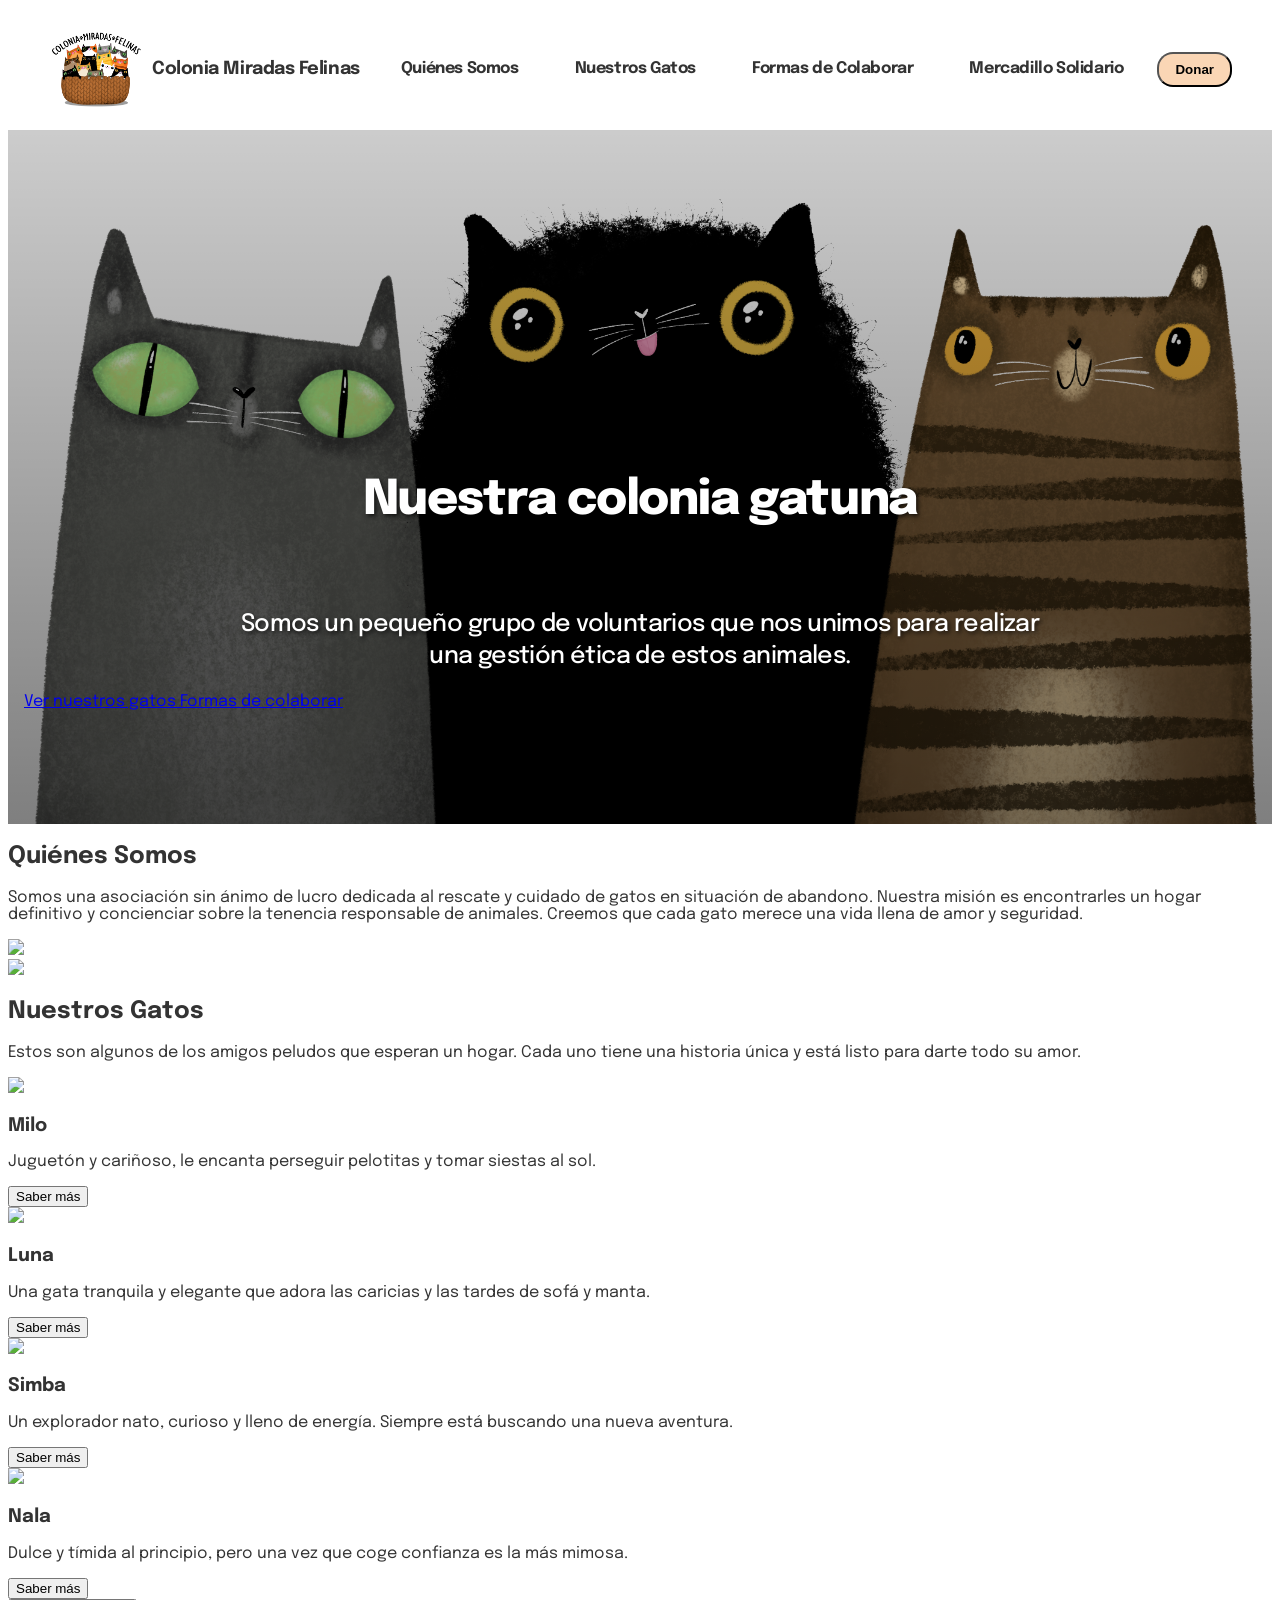
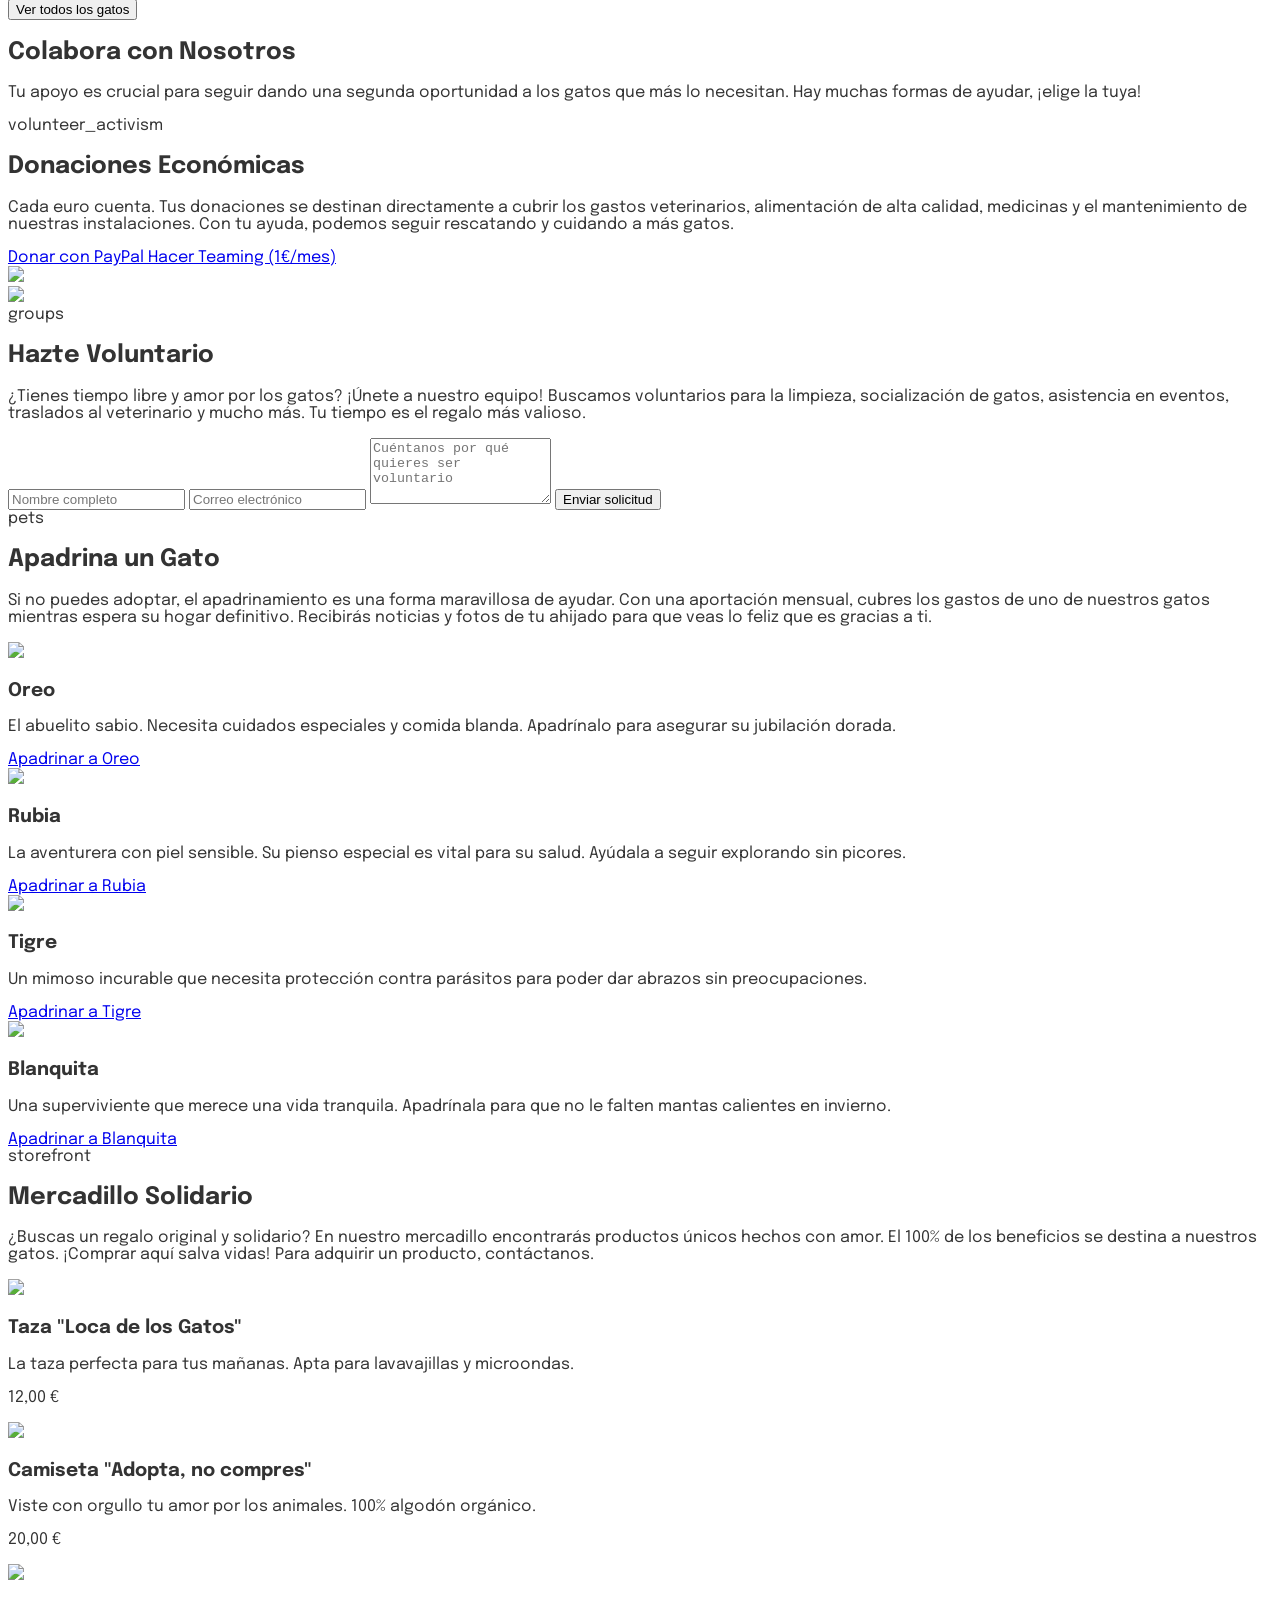
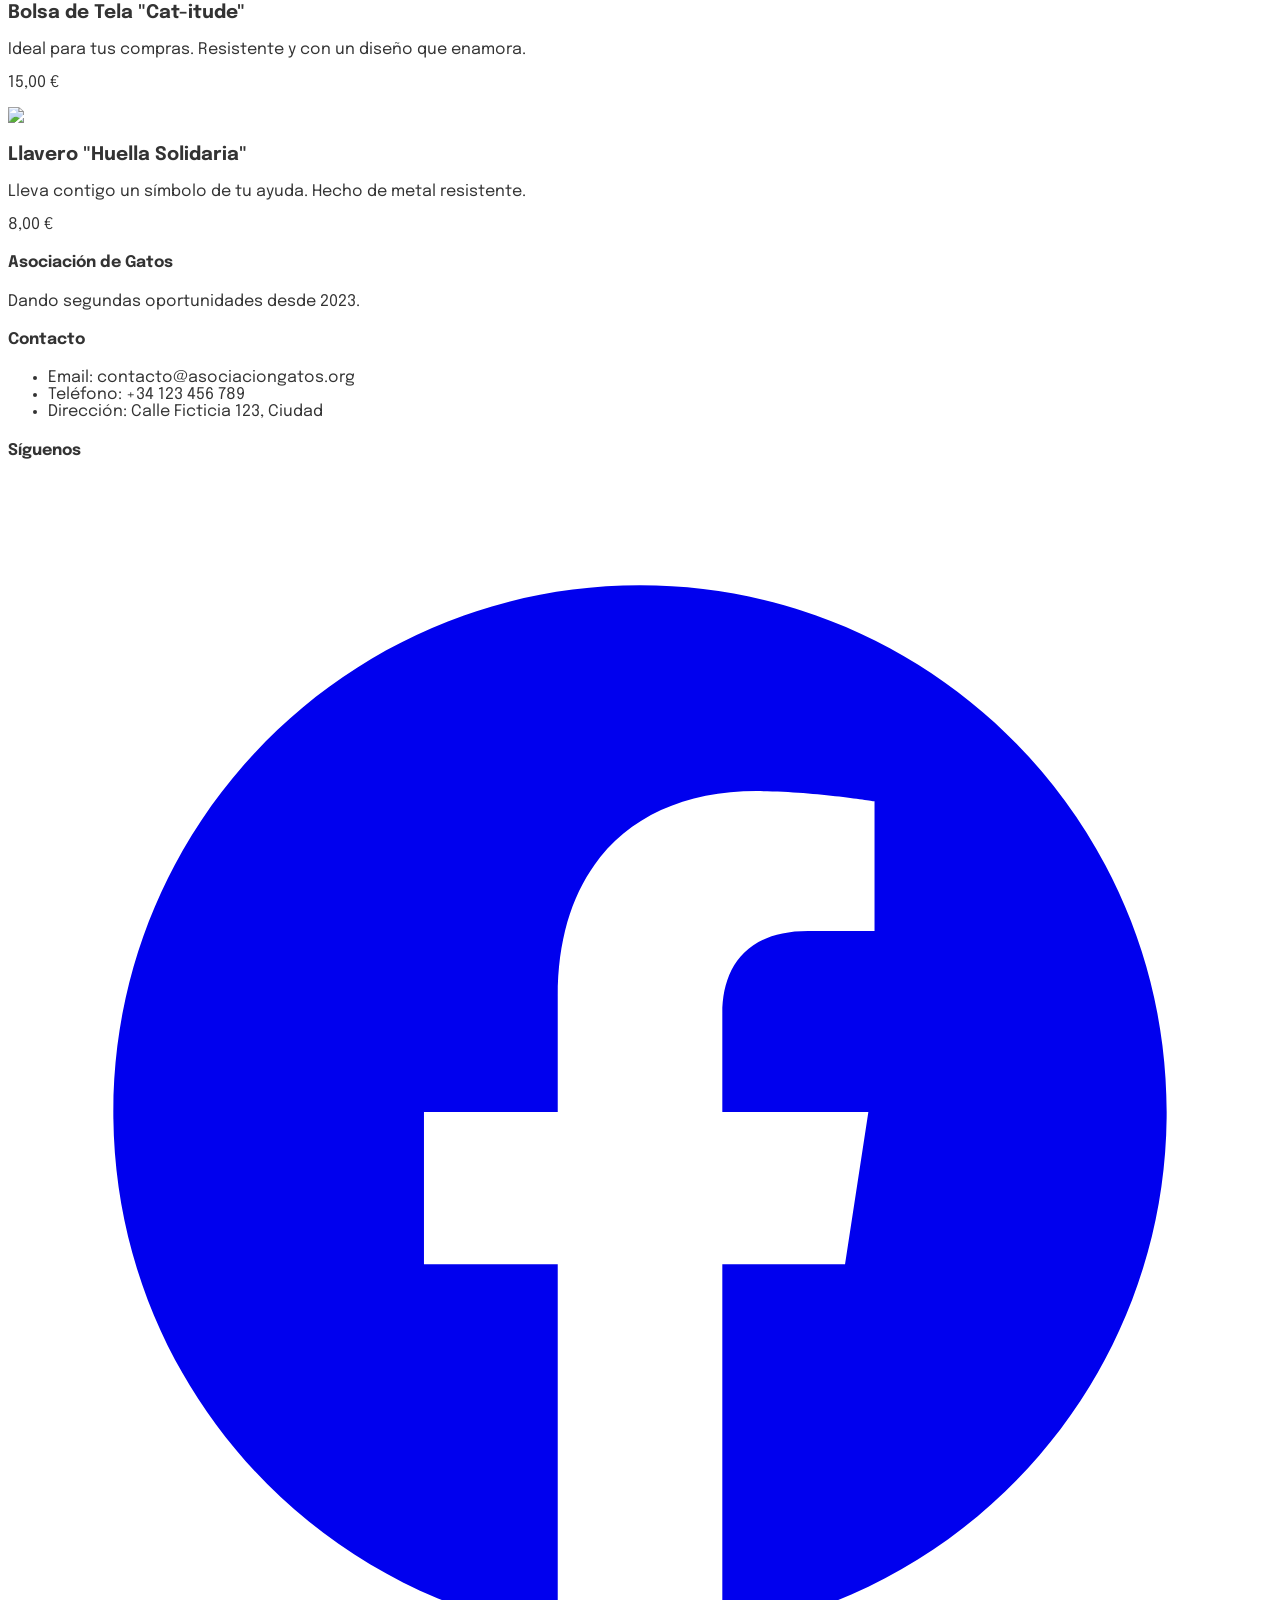
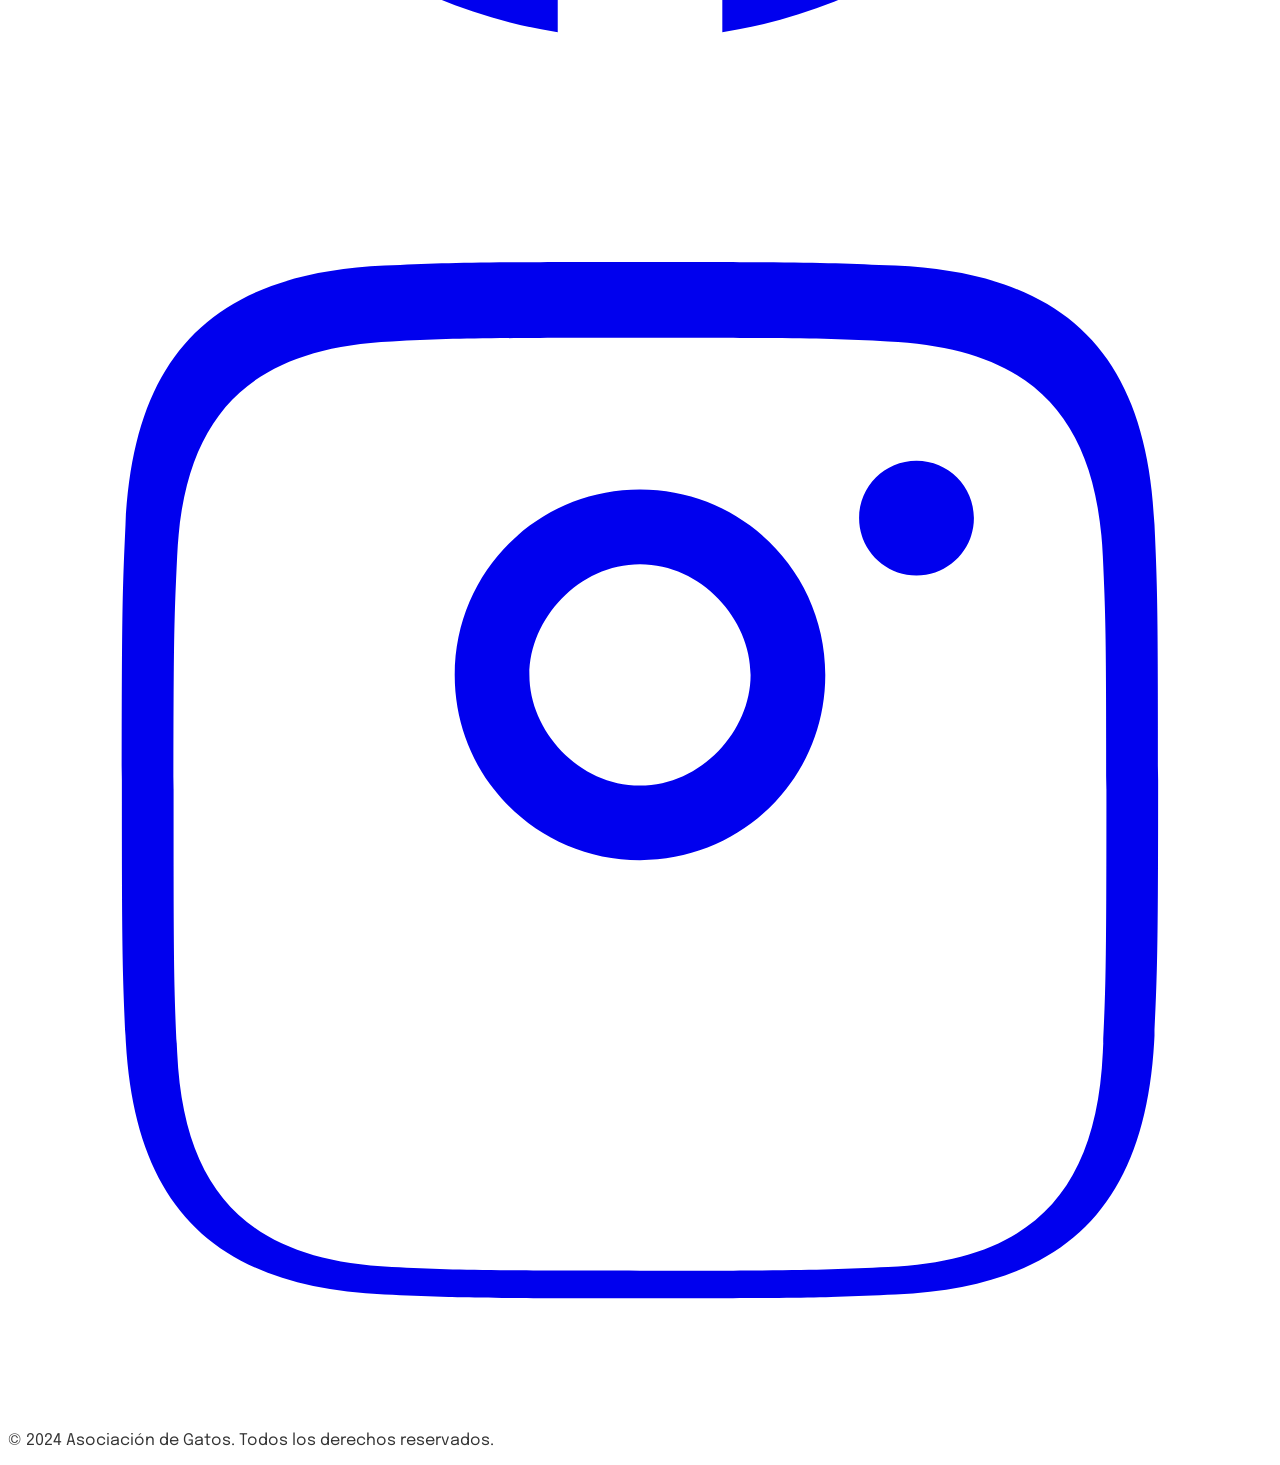
==== index.html @ aab1bb88 "Nuevo diseño  sitio web Colonia Miradas Felinas con menú móvil funcional" ====
<!DOCTYPE html>

<html lang="es">

<head>
    <meta charset="utf-8" />
    <meta content="width=device-width, initial-scale=1.0" name="viewport" />
    <title>Colonia Miradas Felinas - Colabora</title>
    <script src="https://cdn.tailwindcss.com?plugins=forms,container-queries"></script>
    <link href="https://fonts.googleapis.com/css2?family=Epilogue:wght@400;500;600;700;800;900&amp;display=swap"
        rel="stylesheet" />
    <link href="https://fonts.googleapis.com/css2?family=Material+Symbols+Outlined" rel="stylesheet" />
    <link href="style.css" rel="stylesheet" />
</head>

<body>
    <script>
        // Cerrar el menú móvil cuando se hace clic en un enlace
        document.addEventListener('DOMContentLoaded', function() {
            const menuLinks = document.querySelectorAll('.mobile-menu .menu-item a');
            const menuToggle = document.getElementById('menu-toggle');

            menuLinks.forEach(link => {
                link.addEventListener('click', function() {
                    menuToggle.checked = false;
                });
            });
        });
    </script>

    <header>
        <div class="logo">
            <div>
                <img src="/images/CMF gatitos canasta.png">
            </div>
            <h2>Colonia Miradas Felinas</h2>
        </div>
        <nav>
            <a href="#quienes-somos">Quiénes Somos</a>
            <a href="#nuestros-gatos">Nuestros Gatos</a>
            <a href="#colaborar">Formas de Colaborar</a>
            <a href="#mercadillo">Mercadillo Solidario</a>
        </nav>
        <div>
            <button id="donate-button">
                <span>Donar</span>
            </button>
            <label for="menu-toggle" id="hamburger-menu">
                <svg xmlns="http://www.w3.org/2000/svg" width="32" height="32" viewBox="0 0 24 24" fill="currentColor" class="icon icon-tabler icons-tabler-filled icon-tabler-paw"><path stroke="none" d="M0 0h24v24H0z" fill="none"/><path d="M12 10c-1.32 0 -1.983 .421 -2.931 1.924l-.244 .398l-.395 .688a50.89 50.89 0 0 0 -.141 .254c-.24 .434 -.571 .753 -1.139 1.142l-.55 .365c-.94 .627 -1.432 1.118 -1.707 1.955c-.124 .338 -.196 .853 -.193 1.28c0 1.687 1.198 2.994 2.8 2.994l.242 -.006c.119 -.006 .234 -.017 .354 -.034l.248 -.043l.132 -.028l.291 -.073l.162 -.045l.57 -.17l.763 -.243l.455 -.136c.53 -.15 .94 -.222 1.283 -.222c.344 0 .753 .073 1.283 .222l.455 .136l.764 .242l.569 .171l.312 .084c.097 .024 .187 .045 .273 .062l.248 .043c.12 .017 .235 .028 .354 .034l.242 .006c1.602 0 2.8 -1.307 2.8 -3c0 -.427 -.073 -.939 -.207 -1.306c-.236 -.724 -.677 -1.223 -1.48 -1.83l-.257 -.19l-.528 -.38c-.642 -.47 -1.003 -.826 -1.253 -1.278l-.27 -.485l-.252 -.432c-1.011 -1.696 -1.618 -2.099 -3.053 -2.099z" /><path d="M19.78 7h-.03c-1.219 .02 -2.35 1.066 -2.908 2.504c-.69 1.775 -.348 3.72 1.075 4.333c.256 .109 .527 .163 .801 .163c1.231 0 2.38 -1.053 2.943 -2.504c.686 -1.774 .34 -3.72 -1.076 -4.332a2.05 2.05 0 0 0 -.804 -.164z" /><path d="M9.025 3c-.112 0 -.185 .002 -.27 .015l-.093 .016c-1.532 .206 -2.397 1.989 -2.108 3.855c.272 1.725 1.462 3.114 2.92 3.114l.187 -.005a1.26 1.26 0 0 0 .084 -.01l.092 -.016c1.533 -.206 2.397 -1.989 2.108 -3.855c-.27 -1.727 -1.46 -3.114 -2.92 -3.114z" /><path d="M14.972 3c-1.459 0 -2.647 1.388 -2.916 3.113c-.29 1.867 .574 3.65 2.174 3.867c.103 .013 .2 .02 .296 .02c1.39 0 2.543 -1.265 2.877 -2.883l.041 -.23c.29 -1.867 -.574 -3.65 -2.174 -3.867a2.154 2.154 0 0 0 -.298 -.02z" /><path d="M4.217 7c-.274 0 -.544 .054 -.797 .161c-1.426 .615 -1.767 2.562 -1.078 4.335c.563 1.451 1.71 2.504 2.941 2.504c.274 0 .544 -.054 .797 -.161c1.426 -.615 1.767 -2.562 1.078 -4.335c-.563 -1.451 -1.71 -2.504 -2.941 -2.504z" /></svg>
            </label>
        </div>
    </header>
    <input type="checkbox" id="menu-toggle" class="menu-checkbox">
    <div class="mobile-menu">
        <nav>
            <label for="menu-toggle" class="close-menu" aria-label="Cerrar menú">✕</label>
            <label for="menu-toggle" class="menu-item">
                <a href="#quienes-somos">Quiénes Somos</a>
            </label>
            <label for="menu-toggle" class="menu-item">
                <a href="#nuestros-gatos">Nuestros Gatos</a>
            </label>
            <label for="menu-toggle" class="menu-item">
                <a href="#colaborar">Formas de Colaborar</a>
            </label>
            <label for="menu-toggle" class="menu-item">
                <a href="#mercadillo">Mercadillo Solidario</a>
            </label>
        </nav>
    </div>
    <main>
        <!-- Hero Section -->
        <section id="hero">
            <div>
                <h1>Nuestra colonia gatuna</h1>
                <h2>Somos un pequeño grupo de voluntarios que nos unimos para realizar una gestión ética de
                    estos animales.
                </h2>
            </div>
            <div>
                <a href="#nuestros-gatos">
                    <span>Ver nuestros gatos</span>
                </a>
                <a href="#colaborar">
                    <span>Formas de colaborar</span>
                </a>
            </div>
        </section>
        <!-- Quienes Somos -->
        <section id="quienes-somos">
            <div>
                <div>
                    <h2>Quiénes Somos</h2>
                    <p>Somos una asociación sin ánimo de lucro dedicada al rescate y cuidado de gatos en
                        situación
                        de abandono.
                        Nuestra misión es encontrarles un hogar definitivo y concienciar sobre la tenencia
                        responsable de
                        animales. Creemos que cada gato merece una vida llena de amor y seguridad.</p>
                    <img data-alt="Una voluntaria sonriendo mientras acaricia a un gato en un refugio de animales."
                        src="https://lh3.googleusercontent.com/aida-public/[base64]" />
                </div>
                <div>
                    <img data-alt="Un gato de color jengibre sentado cómodamente en un sofá."
                        src="https://lh3.googleusercontent.com/aida-public/[base64]" />
                </div>
            </div>
        </section>
        <!-- Nuestros Gatos -->
        <section id="nuestros-gatos">
            <div>
                <div>
                    <h2>Nuestros Gatos</h2>
                    <p>Estos son algunos de los amigos peludos que esperan un hogar. Cada uno tiene una historia
                        única y está
                        listo para darte todo su amor.</p>
                </div>
                <div>
                    <!-- Cat Card 1 -->
                    <div>
                        <img data-alt="Retrato de un hermoso gato siamés con ojos azules intensos."
                            src="https://lh3.googleusercontent.com/aida-public/[base64]" />
                        <div>
                            <h3>Milo</h3>
                            <p>Juguetón y cariñoso, le encanta perseguir pelotitas y tomar siestas al sol.</p>
                            <button>
                                <span>Saber más</span>
                            </button>
                        </div>
                    </div>
                    <!-- Cat Card 2 -->
                    <div>
                        <img data-alt="Un gato negro de pelo corto sentado elegantemente con un fondo desenfocado."
                            src="https://lh3.googleusercontent.com/aida-public/[base64]" />
                        <div>
                            <h3>Luna</h3>
                            <p>Una gata tranquila y elegante que adora las caricias y las tardes de sofá y
                                manta.
                            </p>
                            <button>
                                <span>Saber más</span>
                            </button>
                        </div>
                    </div>
                    <!-- Cat Card 3 -->
                    <div>
                        <img data-alt="Un gatito atigrado asomando la cabeza con curiosidad desde detrás de una manta."
                            src="https://lh3.googleusercontent.com/aida-public/[base64]" />
                        <div>
                            <h3>Simba</h3>
                            <p>Un explorador nato, curioso y lleno de energía. Siempre está buscando una nueva
                                aventura.</p>
                            <button>
                                <span>Saber más</span>
                            </button>
                        </div>
                    </div>
                    <!-- Cat Card 4 -->
                    <div>
                        <img data-alt="Un gato blanco y gris de pelo largo durmiendo plácidamente en una cesta."
                            src="https://lh3.googleusercontent.com/aida-public/[base64]" />
                        <div>
                            <h3>Nala</h3>
                            <p>Dulce y tímida al principio, pero una vez que coge confianza es la más mimosa.
                            </p>
                            <button>
                                <span>Saber más</span>
                            </button>
                        </div>
                    </div>
                </div>
                <div>
                    <button>
                        <span>Ver todos los gatos</span>
                    </button>
                </div>
            </div>
        </section>
        <!-- Colabora Section -->
        <section>
            <div>
                <h1>Colabora con Nosotros</h1>
                <p>Tu apoyo es crucial para seguir dando una segunda oportunidad a los gatos que más lo necesitan. Hay
                    muchas formas de ayudar, ¡elige la tuya!</p>
            </div>
        </section>
        <section id="donaciones">
            <div>
                <div>
                    <span>volunteer_activism</span>
                    <h2>Donaciones Económicas</h2>
                    <p>Cada euro cuenta. Tus donaciones se destinan directamente a cubrir los gastos veterinarios,
                        alimentación
                        de alta calidad, medicinas y el mantenimiento de nuestras instalaciones. Con tu ayuda, podemos
                        seguir
                        rescatando y cuidando a más gatos.</p>
                    <div>
                        <a href="#">
                            <span>Donar con PayPal</span>
                        </a>
                        <a href="#">
                            <span>Hacer Teaming (1€/mes)</span>
                        </a>
                    </div>
                </div>
                <div>
                    <img data-alt="Un primer plano de una mano humana poniendo monedas en una hucha con forma de gato."
                        src="https://lh3.googleusercontent.com/aida-public/[base64]" />
                </div>
            </div>
        </section>
        <section id="voluntariado">
            <div>
                <div>
                    <img data-alt="Un grupo de voluntarios sonrientes limpiando y jugando con gatos en el refugio."
                        src="https://lh3.googleusercontent.com/aida-public/[base64]" />
                </div>
                <div>
                    <span>groups</span>
                    <h2>Hazte Voluntario</h2>
                    <p>¿Tienes tiempo libre y amor por los gatos? ¡Únete a nuestro equipo! Buscamos voluntarios para la
                        limpieza, socialización de gatos, asistencia en eventos, traslados al veterinario y mucho más.
                        Tu
                        tiempo
                        es el regalo más valioso.</p>
                    <form>
                        <input placeholder="Nombre completo" type="text" />
                        <input placeholder="Correo electrónico" type="email" />
                        <textarea placeholder="Cuéntanos por qué quieres ser voluntario" rows="4"></textarea>
                        <button>
                            <span>Enviar solicitud</span>
                        </button>
                    </form>
                </div>
            </div>
        </section>
        <section id="apadrinamiento">
            <div>
                <div>
                    <span>pets</span>
                    <h2>Apadrina un Gato</h2>
                    <p>Si no puedes adoptar, el apadrinamiento es una forma maravillosa de ayudar. Con una aportación
                        mensual,
                        cubres los gastos de uno de nuestros gatos mientras espera su hogar definitivo. Recibirás
                        noticias y
                        fotos de tu ahijado para que veas lo feliz que es gracias a ti.</p>
                </div>
                <div>
                    <div>
                        <img data-alt="Retrato de un hermoso gato siamés con ojos azules intensos."
                            src="https://lh3.googleusercontent.com/aida-public/[base64]" />
                        <div>
                            <h3>Oreo</h3>
                            <p>El abuelito sabio. Necesita cuidados especiales y comida blanda. Apadrínalo para asegurar
                                su
                                jubilación dorada.</p>
                            <a href="#">
                                <span>Apadrinar a Oreo</span>
                            </a>
                        </div>
                    </div>
                    <div>
                        <img data-alt="Un gato negro de pelo corto sentado elegantemente con un fondo desenfocado."
                            src="https://lh3.googleusercontent.com/aida-public/[base64]" />
                        <div>
                            <h3>Rubia</h3>
                            <p>La aventurera con piel sensible. Su pienso especial es vital para su salud. Ayúdala a
                                seguir
                                explorando sin picores.</p>
                            <a href="#">
                                <span>Apadrinar a Rubia</span>
                            </a>
                        </div>
                    </div>
                    <div>
                        <img data-alt="Un gatito atigrado asomando la cabeza con curiosidad desde detrás de una manta."
                            src="https://lh3.googleusercontent.com/aida-public/[base64]" />
                        <div>
                            <h3>Tigre</h3>
                            <p>Un mimoso incurable que necesita protección contra parásitos para poder dar abrazos sin
                                preocupaciones.</p>
                            <a href="#">
                                <span>Apadrinar a Tigre</span>
                            </a>
                        </div>
                    </div>
                    <div>
                        <img data-alt="Un gato blanco y gris de pelo largo durmiendo plácidamente en una cesta."
                            src="https://lh3.googleusercontent.com/aida-public/[base64]" />
                        <div>
                            <h3>Blanquita</h3>
                            <p>Una superviviente que merece una vida tranquila. Apadrínala para que no le falten mantas
                                calientes en invierno.</p>
                            <a href="#">
                                <span>Apadrinar a Blanquita</span>
                            </a>
                        </div>
                    </div>
                </div>
            </div>
        </section>
        <section id="mercadillo">
            <div>
                <div>
                    <span>storefront</span>
                    <h2>Mercadillo Solidario</h2>
                    <p>¿Buscas un regalo original y solidario? En nuestro mercadillo encontrarás productos únicos hechos
                        con
                        amor. El 100% de los beneficios se destina a nuestros gatos. ¡Comprar aquí salva vidas! Para
                        adquirir un
                        producto, contáctanos.</p>
                </div>
                <div>
                    <div>
                        <img data-alt="Una taza de cerámica blanca con el logo de la asociación de gatos."
                            src="https://lh3.googleusercontent.com/aida-public/[base64]" />
                        <div>
                            <h3>Taza "Loca de los Gatos"</h3>
                            <p>La taza perfecta para tus mañanas. Apta para lavavajillas y microondas.</p>
                            <p>12,00 €</p>
                        </div>
                    </div>
                    <div>
                        <img data-alt="Una camiseta de algodón blanca con una ilustración de un gato."
                            src="https://lh3.googleusercontent.com/aida-public/[base64]" />
                        <div>
                            <h3>Camiseta "Adopta, no compres"</h3>
                            <p>Viste con orgullo tu amor por los animales. 100% algodón orgánico.</p>
                            <p>20,00 €</p>
                        </div>
                    </div>
                    <div>
                        <img data-alt="Una bolsa de tela con un estampado de varias siluetas de gatos."
                            src="https://lh3.googleusercontent.com/aida-public/[base64]" />
                        <div>
                            <h3>Bolsa de Tela "Cat-itude"</h3>
                            <p>Ideal para tus compras. Resistente y con un diseño que enamora.</p>
                            <p>15,00 €</p>
                        </div>
                    </div>
                    <div>
                        <img data-alt="Un llavero de metal con la forma de una huella de gato."
                            src="https://lh3.googleusercontent.com/aida-public/[base64]" />
                        <div>
                            <h3>Llavero "Huella Solidaria"</h3>
                            <p>Lleva contigo un símbolo de tu ayuda. Hecho de metal resistente.</p>
                            <p>8,00 €</p>
                        </div>
                    </div>
                </div>
            </div>
        </section>
    </main>
    <footer>
        <div>
            <div>
                <h4>Asociación de Gatos</h4>
                <p>Dando segundas oportunidades desde 2023.</p>
            </div>
            <div>
                <h4>Contacto</h4>
                <ul>
                    <li>Email: contacto@asociaciongatos.org</li>
                    <li>Teléfono: +34 123 456 789</li>
                    <li>Dirección: Calle Ficticia 123, Ciudad</li>
                </ul>
            </div>
            <div>
                <h4>Síguenos</h4>
                <div>
                    <a href="#">
                        <svg aria-hidden="true" fill="currentColor" viewBox="0 0 24 24">
                            <path clip-rule="evenodd"
                                d="M22 12c0-5.523-4.477-10-10-10S2 6.477 2 12c0 4.991 3.657 9.128 8.438 9.878v-6.987h-2.54V12h2.54V9.797c0-2.506 1.492-3.89 3.777-3.89 1.094 0 2.238.195 2.238.195v2.46h-1.26c-1.243 0-1.63.771-1.63 1.562V12h2.773l-.443 2.89h-2.33v6.988C18.343 21.128 22 16.991 22 12z"
                                fill-rule="evenodd"></path>
                        </svg>
                    </a>
                    <a href="#">
                        <svg aria-hidden="true" fill="currentColor" viewBox="0 0 24 24">
                            <path
                                d="M12 2.163c3.204 0 3.584.012 4.85.07 3.252.148 4.771 1.691 4.919 4.919.058 1.265.069 1.645.069 4.85s-.011 3.584-.069 4.85c-.149 3.225-1.664 4.771-4.919 4.919-1.266.058-1.644.07-4.85.07s-3.584-.012-4.85-.07c-3.252-.148-4.771-1.691-4.919-4.919-.058-1.265-.069-1.645-.069-4.85s.011-3.584.069-4.85c.149-3.225 1.664-4.771 4.919-4.919C8.416 2.175 8.796 2.163 12 2.163zm0 1.441c-3.116 0-3.485.01-4.71.068-2.69.123-3.955 1.39-4.078 4.078-.058 1.225-.068 1.595-.068 4.71s.01 3.485.068 4.71c.123 2.689 1.388 3.955 4.078 4.078 1.225.058 1.595.068 4.71.068s3.485-.01 4.71-.068c2.689-.123 3.955-1.388 4.078-4.078.058-1.225.068-1.595.068-4.71s-.01-3.485-.068-4.71c-.123-2.689-1.388-3.955-4.078-4.078-1.225-.058-1.595-.068-4.71-.068zm0 2.882c-1.95 0-3.518 1.567-3.518 3.518s1.567 3.518 3.518 3.518 3.518-1.567 3.518-3.518-1.567-3.518-3.518-3.518zm0 5.618c-1.166 0-2.1-1.043-2.1-2.1s.934-2.1 2.1-2.1 2.1 1.043 2.1 2.1-.934 2.1-2.1 2.1zm5.25-6.167c-.604 0-1.09.486-1.09 1.09s.486 1.09 1.09 1.09 1.09-.486 1.09-1.09-.486-1.09-1.09-1.09z">
                            </path>
                        </svg>
                    </a>
                </div>
            </div>
        </div>
        <div>
            <p>© 2024 Asociación de Gatos. Todos los derechos reservados.</p>
        </div>
    </footer>
</body>

</html>
---- style.css ----
header {
    position: sticky;
    top: 0;
    z-index: 150;
    background-color: rgb(255 255 255 / 0.8);
    backdrop-filter: blur(8px);
    padding: 1rem;
    display: flex;
    align-items: center;

    @media (min-width: 1024px) {
        & {
            padding-left: 5rem;
            padding-right: 5rem;
        }
    }

    @media (min-width: 768px) {
        & {
            padding-left: 2.5rem;
            padding-right: 2.5rem;
        }
    }

    img{
        width: 6rem;
    }
    
    h2 {
        font-size: 1.125rem;
        line-height: 1.75rem;
        font-weight: 700;
        letter-spacing: -0.025em;
    }

    .logo{
        display: flex;
        align-items: center;
        gap: 0.5rem;
    }

    nav{
        margin: 0 auto;
        font-weight: bold;
        font-size:1rem;
        line-height: 1.25rem;
        letter-spacing: -0.025em;
        gap: 2rem;
        align-items: center;
        box-sizing: border-box;
        border-width: 0;
        border-style: solid;
        display: none;
        @media (min-width: 768px) {
            & {
                display: flex;
            }
        }
    
        a{
            margin-left: 1.5rem;
            text-decoration: none;
            color: rgb(51 51 51 / var(--tw-text-opacity, 1));
        }
        a:hover{
            color: rgb(250, 214, 181);
            transition: color 0.2s ease;
        }
        
    }

    > div:last-child {
        margin-left: auto;
        display: flex;
        align-items: center;
        gap: 1rem;
    }

    #hamburger-menu{
        padding: 0.5rem;
        cursor: pointer;
        display: flex;
        align-items: center;
        justify-content: center;
        transition: opacity 0.2s ease;

        &:hover {
            opacity: 0.7;
        }

        @media (min-width: 768px) {
            & {
                display: none;
            }
        }
    }
    
    #donate-button{
        background-color: rgb(250, 214, 181);
        padding: 0.5rem 1rem;
        border-radius: 1rem;
        text-decoration: none;
        font-weight: 600;
        display: none;

        @media (min-width: 768px) {
            & {
                display: inline-block;
            }
        }
    }
}

body{
    background-color: rgb(255 255 255 / var(--tw-bg-opacity, 1));
    color: rgb(51 51 51 / var(--tw-text-opacity, 1));
    font-family: Epilogue, sans-serif;
}

html {
    scroll-behavior: smooth;
    scroll-padding-top: 120px;
}

#menu-toggle {
    position: absolute;
    width: 1px;
    height: 1px;
    padding: 0;
    margin: -1px;
    overflow: hidden;
    clip: rect(0, 0, 0, 0);
    white-space: nowrap;
    border: 0;
}

.mobile-menu {
    position: fixed;
    top: 0;
    left: 0;
    right: 0;
    bottom: 0;
    width: 100%;
    height: 100vh;
    background-color: rgb(255 255 255 / 0.98);
    padding: 5rem 2rem 2rem;
    transform: translateX(-100%);
    transition: transform 0.3s ease-in-out, visibility 0s linear 0.3s;
    visibility: hidden;
    z-index: 200;
    overflow-y: auto;
}

#menu-toggle:checked ~ .mobile-menu {
    transform: translateX(0);
    visibility: visible;
    transition: transform 0.3s ease-in-out, visibility 0s linear 0s;
}

.mobile-menu nav {
    display: flex;
    flex-direction: column;
    gap: 2rem;
    text-align: center;
}

.mobile-menu .menu-item {
    display: block;
    padding: 1rem;
    cursor: pointer;
    font-weight: bold;
    font-size: 1.25rem;
    text-align: center;
    border-radius: 0.5rem;
    transition: all 0.2s ease;
}

.mobile-menu .menu-item a {
    display: inline-block;
    text-decoration: none;
    color: rgb(51 51 51);
    width: 100%;
}

.mobile-menu .menu-item:hover {
    background-color: rgb(250, 214, 181, 0.2);
}

.mobile-menu .menu-item:hover a {
    color: rgb(250, 214, 181);
}

.close-menu {
    position: absolute;
    top: 1.5rem;
    right: 1.5rem;
    font-size: 2.5rem;
    cursor: pointer;
    padding: 0.5rem 1rem;
    font-weight: bold;
    line-height: 1;
    transition: all 0.2s ease;
    border-radius: 0.5rem;
}

.close-menu:hover {
    background-color: rgb(250, 214, 181, 0.3);
    transform: rotate(90deg);
}

@media (min-width: 768px) {
    .mobile-menu {
        display: none;
    }
}

#hero{
    flex: 1 1 0%;
    background-image: linear-gradient(rgba(0, 0, 0, 0.2) 0%, rgba(0, 0, 0, 0.5) 100%), url(/images/colonia-miradas-felinas-3gatos.png);
    background-size: cover;
    background-position: top;
    background-repeat: no-repeat;
    min-height: 30vh;
    display: flex;
    flex-direction: column;
    justify-content: center;
    padding: 2rem 1rem;


    > div:first-child {
        display: flex;
        flex-direction: column;
        margin-top: 12rem;
        align-items: center;
        gap: 1.5rem;
    }
    
    @media (min-width: 400px) {
        & {
            min-height: 60vh;
        }
    }

    @media (min-width: 768px) {
        & {
            min-height: 70vh;
        }
    }
    > div:first-child h1 {
        color: white;
        font-size: 2.25rem;
        line-height: 2.5rem;
        font-weight: 800;
        text-shadow: 2px 2px 4px rgba(0, 0, 0, 0.7);
        text-shadow: 2px 2px 4px rgba(0, 0, 0, 0.7);
        letter-spacing: -0.025em;
        text-align: center;

        @media (min-width: 768px) {
            & {
                font-size: 3rem;
                line-height: 1;
            }
        }
    }
    > div:first-child h2 {
        color: white;
        font-size: 1.125rem;
        line-height: 1.75rem;
        font-weight: 500;
        letter-spacing: -0.025em;
        text-shadow: 2px 2px 4px rgba(0, 0, 0, 0.7);
        text-align: center;
        max-width: 800px;

        @media (min-width: 768px) {
            & {
                font-size: 1.5rem;
                line-height: 2rem;
            }
        }
    }

}
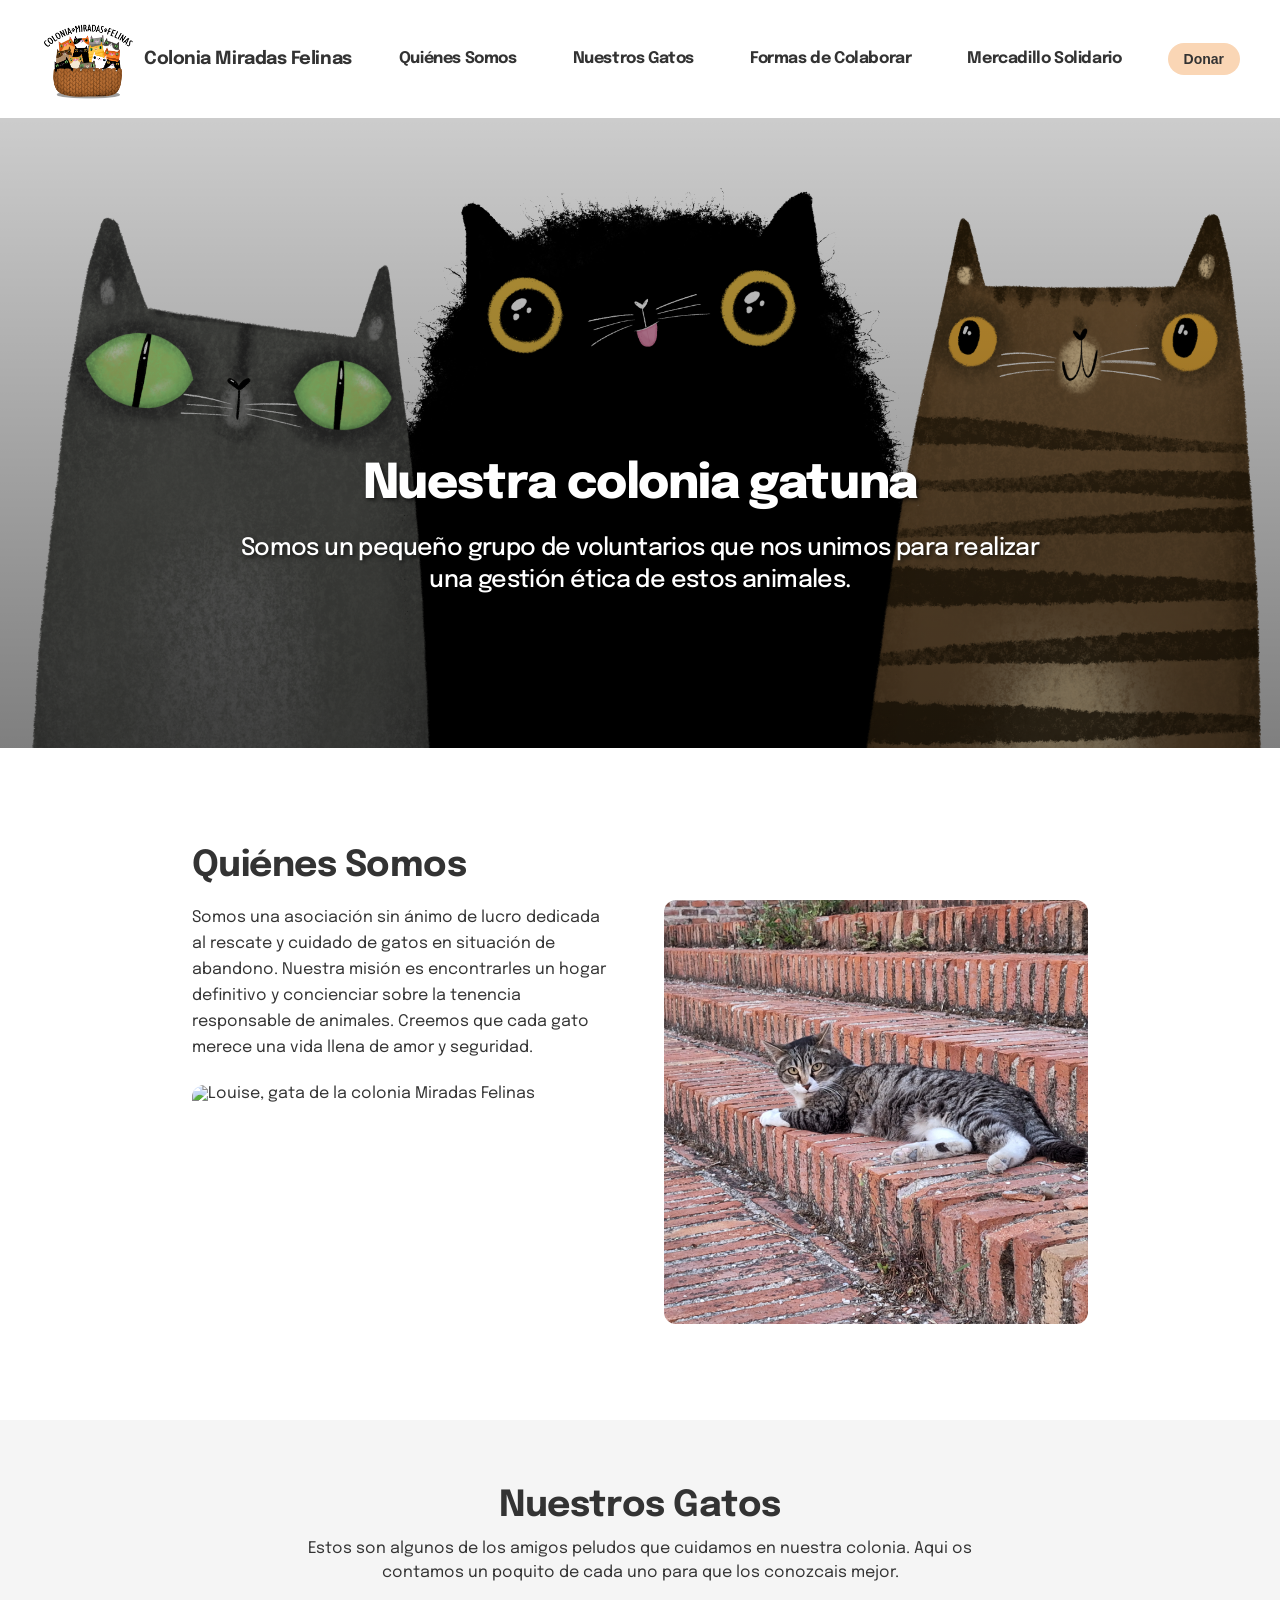
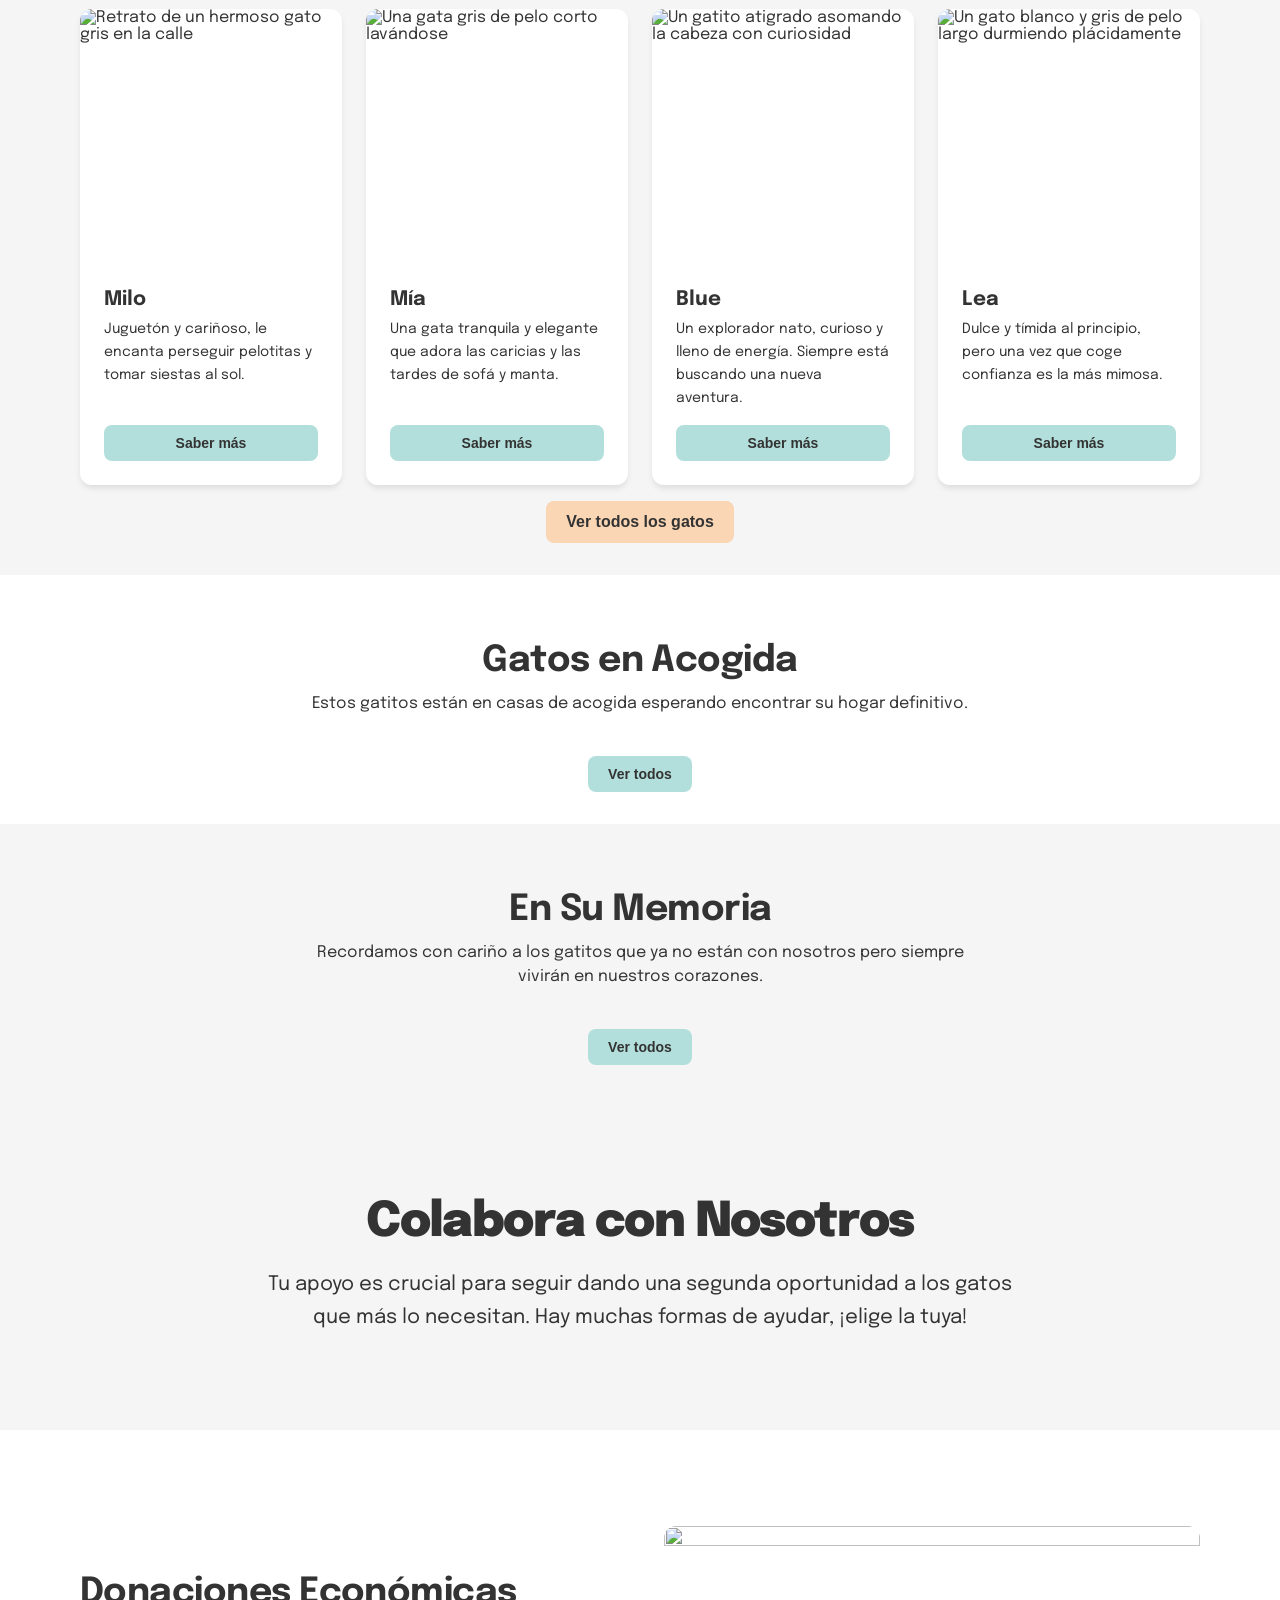
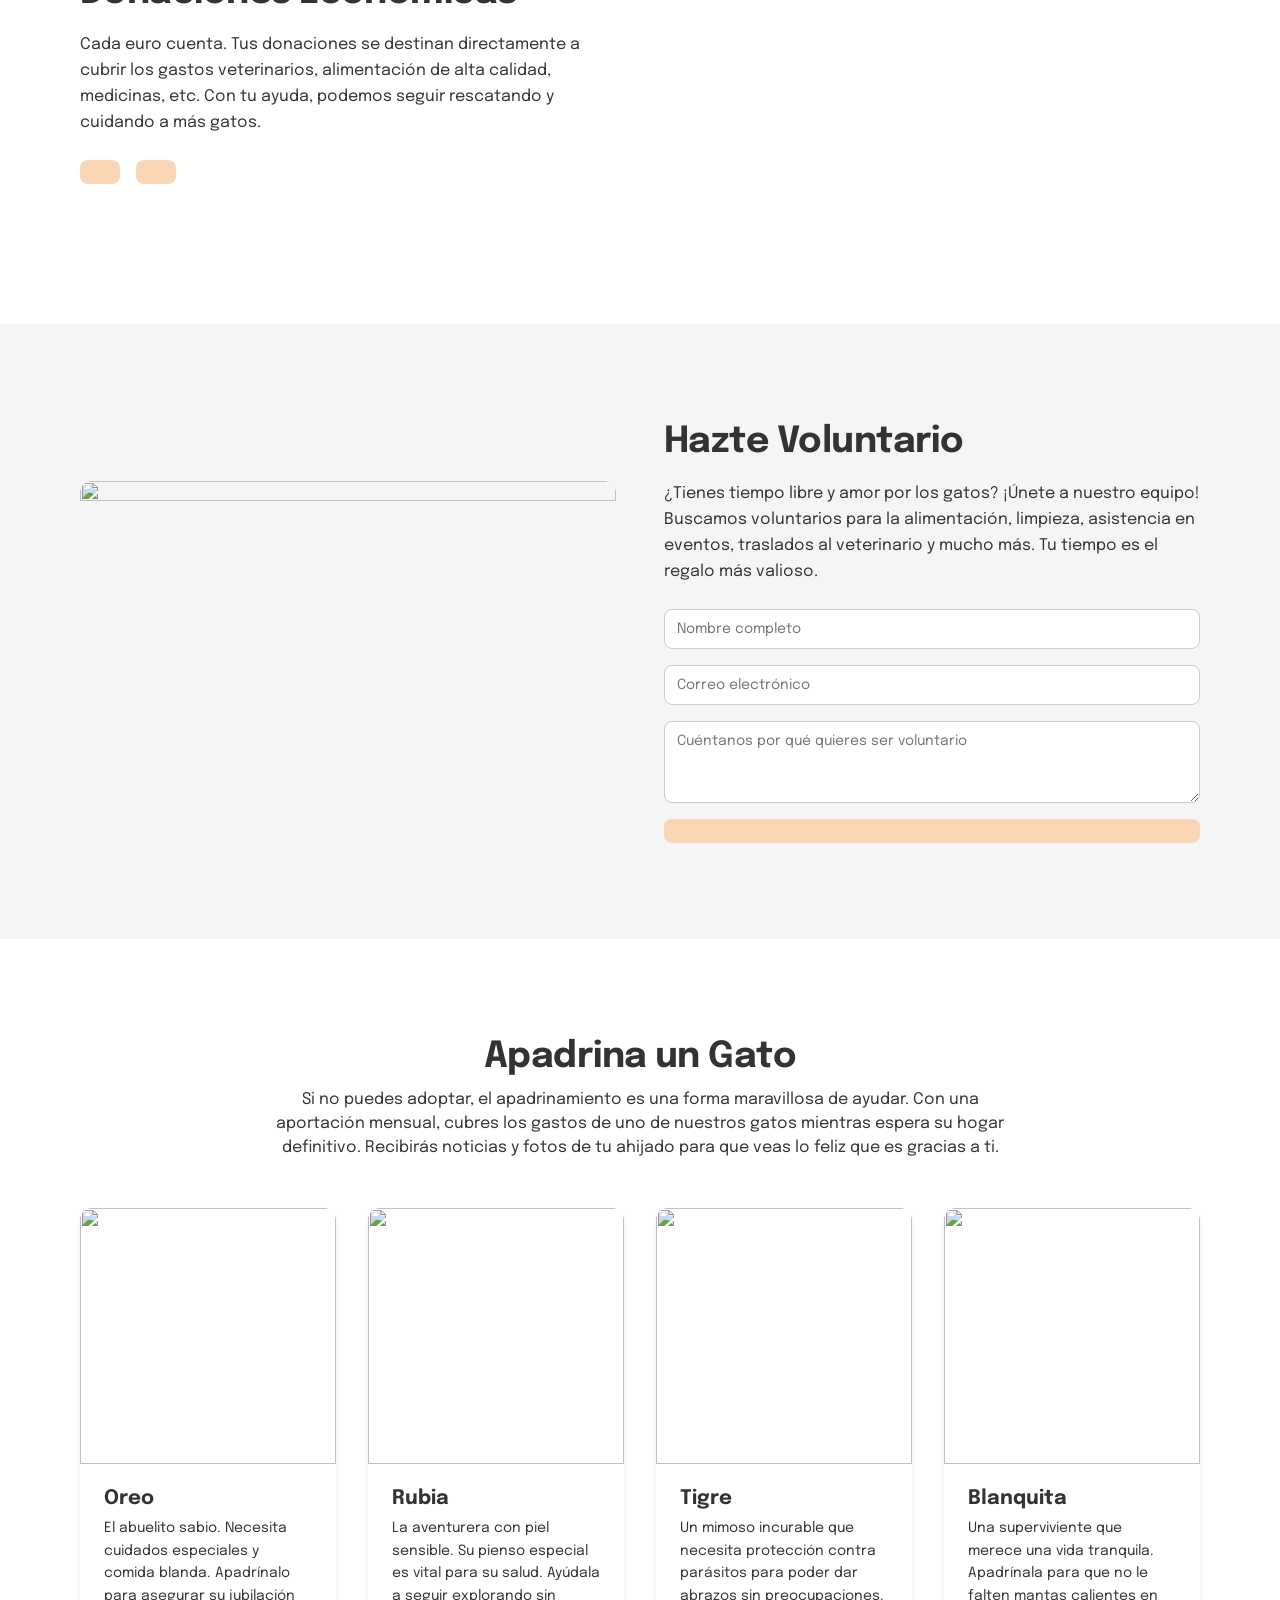
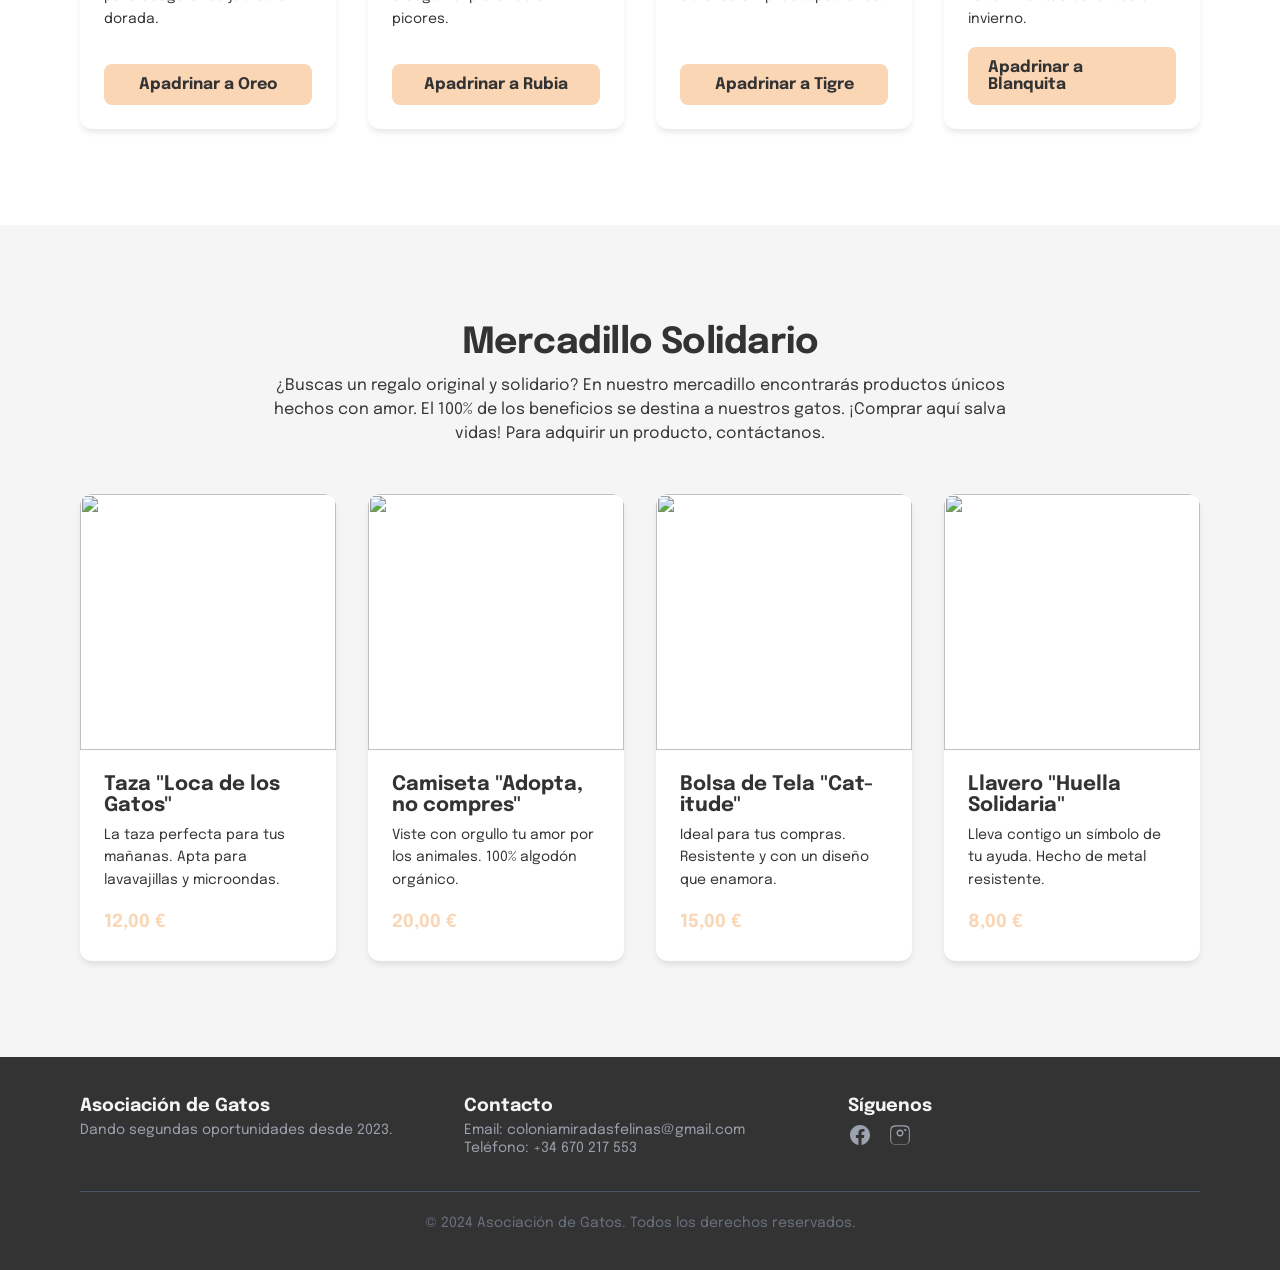
==== commit cfd3f65c: "cambio en la distribución del proyecto y subida de contenido de los gatos de la colonia" ====
--- a/index.html
+++ b/index.html
@@ -6,7 +6,6 @@
     <meta charset="utf-8" />
     <meta content="width=device-width, initial-scale=1.0" name="viewport" />
     <title>Colonia Miradas Felinas - Colabora</title>
-    <script src="https://cdn.tailwindcss.com?plugins=forms,container-queries"></script>
     <link href="https://fonts.googleapis.com/css2?family=Epilogue:wght@400;500;600;700;800;900&amp;display=swap"
         rel="stylesheet" />
     <link href="https://fonts.googleapis.com/css2?family=Material+Symbols+Outlined" rel="stylesheet" />
@@ -15,8 +14,8 @@
 
 <body>
     <script>
-        // Cerrar el menú móvil cuando se hace clic en un enlace
         document.addEventListener('DOMContentLoaded', function() {
+            // Cerrar el menú móvil cuando se hace clic en un enlace
             const menuLinks = document.querySelectorAll('.mobile-menu .menu-item a');
             const menuToggle = document.getElementById('menu-toggle');
 
@@ -77,14 +76,6 @@
                     estos animales.
                 </h2>
             </div>
-            <div>
-                <a href="#nuestros-gatos">
-                    <span>Ver nuestros gatos</span>
-                </a>
-                <a href="#colaborar">
-                    <span>Formas de colaborar</span>
-                </a>
-            </div>
         </section>
         <!-- Quienes Somos -->
         <section id="quienes-somos">
@@ -97,81 +88,59 @@
                         Nuestra misión es encontrarles un hogar definitivo y concienciar sobre la tenencia
                         responsable de
                         animales. Creemos que cada gato merece una vida llena de amor y seguridad.</p>
-                    <img data-alt="Una voluntaria sonriendo mientras acaricia a un gato en un refugio de animales."
-                        src="https://lh3.googleusercontent.com/aida-public/[base64]" />
-                </div>
-                <div>
-                    <img data-alt="Un gato de color jengibre sentado cómodamente en un sofá."
-                        src="https://lh3.googleusercontent.com/aida-public/[base64]" />
-                </div>
-            </div>
-        </section>
-        <!-- Nuestros Gatos -->
+                    <img alt="Louise, gata de la colonia Miradas Felinas" src="/images/Louise.jpg" />
+                </div>
+                <div>
+                    <img alt="Gatos de la colonia Miradas Felinas" src="/images/Fondo index.jpg" />
+                </div>
+            </div>
+        </section>
+        <!-- Nuestros Gatos (Colonia) -->
         <section id="nuestros-gatos">
             <div>
                 <div>
                     <h2>Nuestros Gatos</h2>
-                    <p>Estos son algunos de los amigos peludos que esperan un hogar. Cada uno tiene una historia
-                        única y está
-                        listo para darte todo su amor.</p>
-                </div>
-                <div>
-                    <!-- Cat Card 1 -->
-                    <div>
-                        <img data-alt="Retrato de un hermoso gato siamés con ojos azules intensos."
-                            src="https://lh3.googleusercontent.com/aida-public/[base64]" />
-                        <div>
-                            <h3>Milo</h3>
-                            <p>Juguetón y cariñoso, le encanta perseguir pelotitas y tomar siestas al sol.</p>
-                            <button>
-                                <span>Saber más</span>
-                            </button>
-                        </div>
-                    </div>
-                    <!-- Cat Card 2 -->
-                    <div>
-                        <img data-alt="Un gato negro de pelo corto sentado elegantemente con un fondo desenfocado."
-                            src="https://lh3.googleusercontent.com/aida-public/[base64]" />
-                        <div>
-                            <h3>Luna</h3>
-                            <p>Una gata tranquila y elegante que adora las caricias y las tardes de sofá y
-                                manta.
-                            </p>
-                            <button>
-                                <span>Saber más</span>
-                            </button>
-                        </div>
-                    </div>
-                    <!-- Cat Card 3 -->
-                    <div>
-                        <img data-alt="Un gatito atigrado asomando la cabeza con curiosidad desde detrás de una manta."
-                            src="https://lh3.googleusercontent.com/aida-public/[base64]" />
-                        <div>
-                            <h3>Simba</h3>
-                            <p>Un explorador nato, curioso y lleno de energía. Siempre está buscando una nueva
-                                aventura.</p>
-                            <button>
-                                <span>Saber más</span>
-                            </button>
-                        </div>
-                    </div>
-                    <!-- Cat Card 4 -->
-                    <div>
-                        <img data-alt="Un gato blanco y gris de pelo largo durmiendo plácidamente en una cesta."
-                            src="https://lh3.googleusercontent.com/aida-public/[base64]" />
-                        <div>
-                            <h3>Nala</h3>
-                            <p>Dulce y tímida al principio, pero una vez que coge confianza es la más mimosa.
-                            </p>
-                            <button>
-                                <span>Saber más</span>
-                            </button>
-                        </div>
-                    </div>
-                </div>
-                <div>
-                    <button>
+                    <p>Estos son algunos de los amigos peludos que cuidamos en nuestra colonia. Aqui os contamos un poquito de cada uno para que los conozcais mejor.</p>
+                </div>
+                <!-- Grid dinámico - se llena desde gatos-colonia.json -->
+                <div class="gatos-grid"></div>
+                <div>
+                    <button class="btn-ver-todos">
                         <span>Ver todos los gatos</span>
+                    </button>
+                </div>
+            </div>
+        </section>
+
+        <!-- Gatos en Acogida -->
+        <section id="gatos-acogida">
+            <div>
+                <div>
+                    <h2>Gatos en Acogida</h2>
+                    <p>Estos gatitos están en casas de acogida esperando encontrar su hogar definitivo.</p>
+                </div>
+                <!-- Grid dinámico - se llena desde gatos-acogida.json -->
+                <div class="gatos-grid"></div>
+                <div>
+                    <button class="btn-ver-todos">
+                        <span>Ver todos</span>
+                    </button>
+                </div>
+            </div>
+        </section>
+
+        <!-- En Memoria (Fallecidos) -->
+        <section id="gatos-fallecidos">
+            <div>
+                <div>
+                    <h2>En Su Memoria</h2>
+                    <p>Recordamos con cariño a los gatitos que ya no están con nosotros pero siempre vivirán en nuestros corazones.</p>
+                </div>
+                <!-- Grid dinámico - se llena desde gatos-fallecidos.json -->
+                <div class="gatos-grid"></div>
+                <div>
+                    <button class="btn-ver-todos">
+                        <span>Ver todos</span>
                     </button>
                 </div>
             </div>
@@ -191,7 +160,7 @@
                     <h2>Donaciones Económicas</h2>
                     <p>Cada euro cuenta. Tus donaciones se destinan directamente a cubrir los gastos veterinarios,
                         alimentación
-                        de alta calidad, medicinas y el mantenimiento de nuestras instalaciones. Con tu ayuda, podemos
+                        de alta calidad, medicinas, etc. Con tu ayuda, podemos
                         seguir
                         rescatando y cuidando a más gatos.</p>
                     <div>
@@ -218,8 +187,8 @@
                 <div>
                     <span>groups</span>
                     <h2>Hazte Voluntario</h2>
-                    <p>¿Tienes tiempo libre y amor por los gatos? ¡Únete a nuestro equipo! Buscamos voluntarios para la
-                        limpieza, socialización de gatos, asistencia en eventos, traslados al veterinario y mucho más.
+                    <p>¿Tienes tiempo libre y amor por los gatos? ¡Únete a nuestro equipo! Buscamos voluntarios para la alimentación, 
+                        limpieza, asistencia en eventos, traslados al veterinario y mucho más.
                         Tu
                         tiempo
                         es el regalo más valioso.</p>
@@ -360,22 +329,21 @@
             <div>
                 <h4>Contacto</h4>
                 <ul>
-                    <li>Email: contacto@asociaciongatos.org</li>
-                    <li>Teléfono: +34 123 456 789</li>
-                    <li>Dirección: Calle Ficticia 123, Ciudad</li>
+                    <li>Email: coloniamiradasfelinas@gmail.com</li>
+                    <li>Teléfono: +34 670 217 553</li>
                 </ul>
             </div>
             <div>
                 <h4>Síguenos</h4>
                 <div>
-                    <a href="#">
+                    <a href="https://www.facebook.com/share/1HTM6guw19/" target="_blank" rel="noopener noreferrer">
                         <svg aria-hidden="true" fill="currentColor" viewBox="0 0 24 24">
                             <path clip-rule="evenodd"
                                 d="M22 12c0-5.523-4.477-10-10-10S2 6.477 2 12c0 4.991 3.657 9.128 8.438 9.878v-6.987h-2.54V12h2.54V9.797c0-2.506 1.492-3.89 3.777-3.89 1.094 0 2.238.195 2.238.195v2.46h-1.26c-1.243 0-1.63.771-1.63 1.562V12h2.773l-.443 2.89h-2.33v6.988C18.343 21.128 22 16.991 22 12z"
                                 fill-rule="evenodd"></path>
                         </svg>
                     </a>
-                    <a href="#">
+                    <a href="https://www.instagram.com/coloniamiradasfelinas?igsh=MXZuem5qc3JiY2x6ag==" target="_blank" rel="noopener noreferrer">
                         <svg aria-hidden="true" fill="currentColor" viewBox="0 0 24 24">
                             <path
                                 d="M12 2.163c3.204 0 3.584.012 4.85.07 3.252.148 4.771 1.691 4.919 4.919.058 1.265.069 1.645.069 4.85s-.011 3.584-.069 4.85c-.149 3.225-1.664 4.771-4.919 4.919-1.266.058-1.644.07-4.85.07s-3.584-.012-4.85-.07c-3.252-.148-4.771-1.691-4.919-4.919-.058-1.265-.069-1.645-.069-4.85s.011-3.584.069-4.85c.149-3.225 1.664-4.771 4.919-4.919C8.416 2.175 8.796 2.163 12 2.163zm0 1.441c-3.116 0-3.485.01-4.71.068-2.69.123-3.955 1.39-4.078 4.078-.058 1.225-.068 1.595-.068 4.71s.01 3.485.068 4.71c.123 2.689 1.388 3.955 4.078 4.078 1.225.058 1.595.068 4.71.068s3.485-.01 4.71-.068c2.689-.123 3.955-1.388 4.078-4.078.058-1.225.068-1.595.068-4.71s-.01-3.485-.068-4.71c-.123-2.689-1.388-3.955-4.078-4.078-1.225-.058-1.595-.068-4.71-.068zm0 2.882c-1.95 0-3.518 1.567-3.518 3.518s1.567 3.518 3.518 3.518 3.518-1.567 3.518-3.518-1.567-3.518-3.518-3.518zm0 5.618c-1.166 0-2.1-1.043-2.1-2.1s.934-2.1 2.1-2.1 2.1 1.043 2.1 2.1-.934 2.1-2.1 2.1zm5.25-6.167c-.604 0-1.09.486-1.09 1.09s.486 1.09 1.09 1.09 1.09-.486 1.09-1.09-.486-1.09-1.09-1.09z">
@@ -389,6 +357,7 @@
             <p>© 2024 Asociación de Gatos. Todos los derechos reservados.</p>
         </div>
     </footer>
+    <script src="/js/gatos.js"></script>
 </body>
 
 </html>
--- a/style.css
+++ b/style.css
@@ -1,3 +1,15 @@
+/* Reset CSS básico */
+*, *::before, *::after {
+    box-sizing: border-box;
+    margin: 0;
+    padding: 0;
+}
+
+img {
+    display: block;
+    max-width: 100%;
+}
+
 header {
     position: sticky;
     top: 0;
@@ -283,4 +295,720 @@
 
 }
 
-
+/* Sección Quiénes Somos */
+#quienes-somos {
+    padding: 4rem 1rem;
+
+    @media (min-width: 768px) {
+        & {
+            padding: 6rem 2.5rem;
+        }
+    }
+
+    @media (min-width: 1024px) {
+        & {
+            padding: 6rem 5rem;
+        }
+    }
+
+    > div {
+        max-width: 56rem;
+        margin: 0 auto;
+        display: grid;
+        gap: 3rem;
+        align-items: start;
+
+        @media (min-width: 768px) {
+            & {
+                grid-template-columns: 1fr 1fr;
+            }
+        }
+    }
+
+    h2 {
+        font-size: 1.875rem;
+        font-weight: 700;
+        line-height: 1.25;
+        letter-spacing: -0.015em;
+        margin-bottom: 1rem;
+
+        @media (min-width: 768px) {
+            & {
+                font-size: 2.25rem;
+            }
+        }
+    }
+
+    p {
+        font-size: 1rem;
+        font-weight: 400;
+        line-height: 1.625;
+        margin-bottom: 1.5rem;
+    }
+
+    img {
+        width: 100%;
+        border-radius: 0.75rem;
+        object-fit: cover;
+    }
+
+    > div > div:first-child img {
+        aspect-ratio: 16 / 9;
+    }
+
+    > div > div:last-child {
+        @media (min-width: 768px) {
+            & {
+                margin-top: 3.5rem;
+            }
+        }
+    }
+
+    > div > div:last-child img {
+        aspect-ratio: 1 / 1;
+        height: 100%;
+    }
+}
+
+/* Secciones de Gatos (colonia, acogida, fallecidos) */
+#nuestros-gatos,
+#gatos-acogida,
+#gatos-fallecidos {
+    padding: 3rem 1rem 1.5rem;
+    background-color: #F5F5F5;
+
+    @media (min-width: 768px) {
+        & {
+            padding: 4rem 2.5rem 2rem;
+        }
+    }
+
+    @media (min-width: 1024px) {
+        & {
+            padding: 4rem 5rem 2rem;
+        }
+    }
+
+    > div {
+        max-width: 72rem;
+        margin: 0 auto;
+    }
+
+    > div > div:first-child {
+        text-align: center;
+        margin-bottom: 1.5rem;
+
+        h2 {
+            font-size: 1.875rem;
+            font-weight: 700;
+            line-height: 1.25;
+            letter-spacing: -0.015em;
+
+            @media (min-width: 768px) {
+                & {
+                    font-size: 2.25rem;
+                }
+            }
+        }
+
+        p {
+            font-size: 1rem;
+            font-weight: 400;
+            line-height: 1.5;
+            margin-top: 0.5rem;
+            max-width: 42rem;
+            margin-left: auto;
+            margin-right: auto;
+        }
+    }
+
+    /* Botón ver todos */
+    > div > div:last-child {
+        text-align: center;
+        margin-top: 1rem;
+        padding: 0;
+    }
+}
+
+/* Alternar fondos */
+#gatos-acogida {
+    background-color: white;
+}
+
+/* Grid de gatos dinámico */
+.gatos-grid {
+    display: grid;
+    grid-template-columns: 1fr;
+    gap: 1.5rem;
+    align-content: start;
+
+    @media (min-width: 640px) {
+        & {
+            grid-template-columns: repeat(2, 1fr);
+        }
+    }
+
+    @media (min-width: 1024px) {
+        & {
+            grid-template-columns: repeat(4, 1fr);
+        }
+    }
+}
+
+/* Tarjetas de gatos (reutilizable) */
+.cat-card,
+.gatos-grid > div,
+#apadrinamiento > div > div:nth-child(2) > div,
+#mercadillo > div > div:nth-child(2) > div {
+    background-color: white;
+    border-radius: 0.75rem;
+    overflow: hidden;
+    box-shadow: 0 4px 6px -1px rgb(0 0 0 / 0.1);
+    display: flex;
+    flex-direction: column;
+    transition: box-shadow 0.3s ease;
+
+    &:hover {
+        box-shadow: 0 20px 25px -5px rgb(0 0 0 / 0.1);
+    }
+
+    img {
+        width: 100%;
+        height: 16rem;
+        object-fit: cover;
+    }
+
+    > div {
+        padding: 1.5rem;
+        flex-grow: 1;
+        display: flex;
+        flex-direction: column;
+    }
+
+    h3 {
+        font-size: 1.25rem;
+        font-weight: 700;
+        margin-bottom: 0.5rem;
+    }
+
+    p {
+        font-size: 0.875rem;
+        line-height: 1.625;
+        margin-bottom: 1rem;
+        flex-grow: 1;
+    }
+}
+
+/* Gatos ocultos - debe ir DESPUÉS de las tarjetas */
+.gatos-grid > div.hidden-cat {
+    display: none;
+}
+
+.gatos-grid > div.hidden-cat.show-cat {
+    display: flex;
+}
+
+/* Botones generales */
+button, .btn {
+    display: inline-flex;
+    align-items: center;
+    justify-content: center;
+    padding: 0.625rem 1.25rem;
+    border-radius: 0.5rem;
+    font-size: 0.875rem;
+    font-weight: 700;
+    cursor: pointer;
+    transition: opacity 0.2s ease;
+    border: none;
+    background-color: rgb(178, 223, 219);
+    color: #333;
+
+    &:hover {
+        opacity: 0.9;
+    }
+}
+
+.btn-primary,
+#nuestros-gatos > div > div:last-child button,
+#apadrinamiento > div > div:nth-child(2) > div a,
+#donaciones a,
+#voluntariado form button {
+    background-color: rgb(250, 214, 181);
+    color: #333;
+    text-decoration: none;
+    display: inline-flex;
+    align-items: center;
+    justify-content: center;
+    padding: 0.75rem 1.25rem;
+    border-radius: 0.5rem;
+    font-size: 1rem;
+    font-weight: 700;
+    transition: opacity 0.2s ease;
+
+    &:hover {
+        opacity: 0.9;
+    }
+}
+
+/* Sección Colabora Header */
+section:has(h1):not(#hero) {
+    padding: 4rem 1rem;
+    text-align: center;
+    background-color: #F5F5F5;
+
+    @media (min-width: 768px) {
+        & {
+            padding: 6rem 2.5rem;
+        }
+    }
+
+    > div {
+        max-width: 56rem;
+        margin: 0 auto;
+    }
+
+    h1 {
+        font-size: 2.25rem;
+        font-weight: 900;
+        line-height: 1.25;
+        letter-spacing: -0.033em;
+
+        @media (min-width: 768px) {
+            & {
+                font-size: 3rem;
+            }
+        }
+    }
+
+    p {
+        margin-top: 1rem;
+        font-size: 1.125rem;
+        font-weight: 400;
+        line-height: 1.625;
+        max-width: 48rem;
+        margin-left: auto;
+        margin-right: auto;
+
+        @media (min-width: 768px) {
+            & {
+                font-size: 1.25rem;
+            }
+        }
+    }
+}
+
+/* Sección Donaciones */
+#donaciones {
+    padding: 4rem 1rem;
+
+    @media (min-width: 768px) {
+        & {
+            padding: 6rem 2.5rem;
+        }
+    }
+
+    @media (min-width: 1024px) {
+        & {
+            padding: 6rem 5rem;
+        }
+    }
+
+    > div {
+        max-width: 72rem;
+        margin: 0 auto;
+        display: grid;
+        gap: 3rem;
+        align-items: center;
+
+        @media (min-width: 768px) {
+            & {
+                grid-template-columns: 1fr 1fr;
+            }
+        }
+    }
+
+    h2 {
+        font-size: 1.875rem;
+        font-weight: 700;
+        line-height: 1.25;
+        letter-spacing: -0.015em;
+        margin-bottom: 1rem;
+
+        @media (min-width: 768px) {
+            & {
+                font-size: 2.25rem;
+            }
+        }
+    }
+
+    > div > div:first-child p {
+        font-size: 1rem;
+        line-height: 1.625;
+        margin-bottom: 1.5rem;
+    }
+
+    > div > div:first-child > div {
+        display: flex;
+        flex-wrap: wrap;
+        gap: 1rem;
+    }
+
+    > div > div:first-child span:first-child {
+        display: none;
+    }
+
+    img {
+        width: 100%;
+        border-radius: 0.75rem;
+        object-fit: cover;
+        aspect-ratio: 16 / 9;
+    }
+}
+
+/* Sección Voluntariado */
+#voluntariado {
+    padding: 4rem 1rem;
+    background-color: #F5F5F5;
+
+    @media (min-width: 768px) {
+        & {
+            padding: 6rem 2.5rem;
+        }
+    }
+
+    @media (min-width: 1024px) {
+        & {
+            padding: 6rem 5rem;
+        }
+    }
+
+    > div {
+        max-width: 72rem;
+        margin: 0 auto;
+        display: grid;
+        gap: 3rem;
+        align-items: center;
+
+        @media (min-width: 768px) {
+            & {
+                grid-template-columns: 1fr 1fr;
+            }
+        }
+    }
+
+    > div > div:first-child {
+        @media (min-width: 768px) {
+            & {
+                order: -1;
+            }
+        }
+    }
+
+    > div > div:last-child span:first-child {
+        display: none;
+    }
+
+    h2 {
+        font-size: 1.875rem;
+        font-weight: 700;
+        line-height: 1.25;
+        letter-spacing: -0.015em;
+        margin-bottom: 1rem;
+
+        @media (min-width: 768px) {
+            & {
+                font-size: 2.25rem;
+            }
+        }
+    }
+
+    > div > div:last-child > p {
+        font-size: 1rem;
+        line-height: 1.625;
+        margin-bottom: 1.5rem;
+    }
+
+    img {
+        width: 100%;
+        border-radius: 0.75rem;
+        object-fit: cover;
+        aspect-ratio: 16 / 9;
+    }
+
+    form {
+        display: flex;
+        flex-direction: column;
+        gap: 1rem;
+    }
+
+    input, textarea {
+        width: 100%;
+        padding: 0.75rem;
+        border-radius: 0.5rem;
+        border: 1px solid #ccc;
+        font-size: 0.875rem;
+        font-family: inherit;
+
+        &:focus {
+            outline: none;
+            border-color: rgb(250, 214, 181);
+        }
+    }
+}
+
+/* Sección Apadrinamiento */
+#apadrinamiento {
+    padding: 4rem 1rem;
+
+    @media (min-width: 768px) {
+        & {
+            padding: 6rem 2.5rem;
+        }
+    }
+
+    @media (min-width: 1024px) {
+        & {
+            padding: 6rem 5rem;
+        }
+    }
+
+    > div {
+        max-width: 72rem;
+        margin: 0 auto;
+    }
+
+    > div > div:first-child {
+        text-align: center;
+        margin-bottom: 3rem;
+
+        span:first-child {
+            display: none;
+        }
+
+        h2 {
+            font-size: 1.875rem;
+            font-weight: 700;
+            line-height: 1.25;
+            letter-spacing: -0.015em;
+
+            @media (min-width: 768px) {
+                & {
+                    font-size: 2.25rem;
+                }
+            }
+        }
+
+        p {
+            font-size: 1rem;
+            font-weight: 400;
+            line-height: 1.5;
+            margin-top: 0.5rem;
+            max-width: 48rem;
+            margin-left: auto;
+            margin-right: auto;
+        }
+    }
+
+    > div > div:nth-child(2) {
+        display: grid;
+        grid-template-columns: 1fr;
+        gap: 2rem;
+
+        @media (min-width: 640px) {
+            & {
+                grid-template-columns: repeat(2, 1fr);
+            }
+        }
+
+        @media (min-width: 1024px) {
+            & {
+                grid-template-columns: repeat(4, 1fr);
+            }
+        }
+    }
+}
+
+/* Sección Mercadillo */
+#mercadillo {
+    padding: 4rem 1rem;
+    background-color: #F5F5F5;
+
+    @media (min-width: 768px) {
+        & {
+            padding: 6rem 2.5rem;
+        }
+    }
+
+    @media (min-width: 1024px) {
+        & {
+            padding: 6rem 5rem;
+        }
+    }
+
+    > div {
+        max-width: 72rem;
+        margin: 0 auto;
+    }
+
+    > div > div:first-child {
+        text-align: center;
+        margin-bottom: 3rem;
+
+        span:first-child {
+            display: none;
+        }
+
+        h2 {
+            font-size: 1.875rem;
+            font-weight: 700;
+            line-height: 1.25;
+            letter-spacing: -0.015em;
+
+            @media (min-width: 768px) {
+                & {
+                    font-size: 2.25rem;
+                }
+            }
+        }
+
+        p {
+            font-size: 1rem;
+            font-weight: 400;
+            line-height: 1.5;
+            margin-top: 0.5rem;
+            max-width: 48rem;
+            margin-left: auto;
+            margin-right: auto;
+        }
+    }
+
+    > div > div:nth-child(2) {
+        display: grid;
+        grid-template-columns: 1fr;
+        gap: 2rem;
+
+        @media (min-width: 640px) {
+            & {
+                grid-template-columns: repeat(2, 1fr);
+            }
+        }
+
+        @media (min-width: 1024px) {
+            & {
+                grid-template-columns: repeat(4, 1fr);
+            }
+        }
+    }
+
+    /* Precio */
+    > div > div:nth-child(2) > div > div p:last-child {
+        font-size: 1.125rem;
+        font-weight: 700;
+        color: rgb(250, 214, 181);
+        margin-top: auto;
+        margin-bottom: 0;
+    }
+}
+
+/* Footer */
+footer {
+    background-color: #333;
+    color: #F5F5F5;
+    padding: 2.5rem 1rem;
+
+    @media (min-width: 768px) {
+        & {
+            padding: 2.5rem 2.5rem;
+        }
+    }
+
+    @media (min-width: 1024px) {
+        & {
+            padding: 2.5rem 5rem;
+        }
+    }
+
+    > div:first-child {
+        max-width: 72rem;
+        margin: 0 auto;
+        display: grid;
+        grid-template-columns: 1fr;
+        gap: 2rem;
+        text-align: center;
+
+        @media (min-width: 768px) {
+            & {
+                grid-template-columns: repeat(3, 1fr);
+                text-align: left;
+            }
+        }
+    }
+
+    h4 {
+        font-size: 1.125rem;
+        font-weight: 700;
+        margin-bottom: 0.5rem;
+    }
+
+    p, li {
+        font-size: 0.875rem;
+        color: #9ca3af;
+    }
+
+    ul {
+        list-style: none;
+        padding: 0;
+        margin: 0;
+
+        li {
+            margin-bottom: 0.25rem;
+        }
+    }
+
+    /* Redes sociales */
+    > div:first-child > div:last-child > div {
+        display: flex;
+        justify-content: center;
+        gap: 1rem;
+
+        @media (min-width: 768px) {
+            & {
+                justify-content: flex-start;
+            }
+        }
+    }
+
+    svg {
+        width: 1.5rem;
+        height: 1.5rem;
+        color: #9ca3af;
+        transition: color 0.2s ease;
+
+        &:hover {
+            color: rgb(250, 214, 181);
+        }
+    }
+
+    a {
+        color: #9ca3af;
+        transition: color 0.2s ease;
+
+        &:hover {
+            color: rgb(250, 214, 181);
+        }
+    }
+
+    /* Copyright */
+    > div:last-child {
+        border-top: 1px solid #4b5563;
+        margin-top: 2rem;
+        padding-top: 1.5rem;
+        text-align: center;
+
+        p {
+            font-size: 0.875rem;
+            color: #6b7280;
+        }
+    }
+}
+
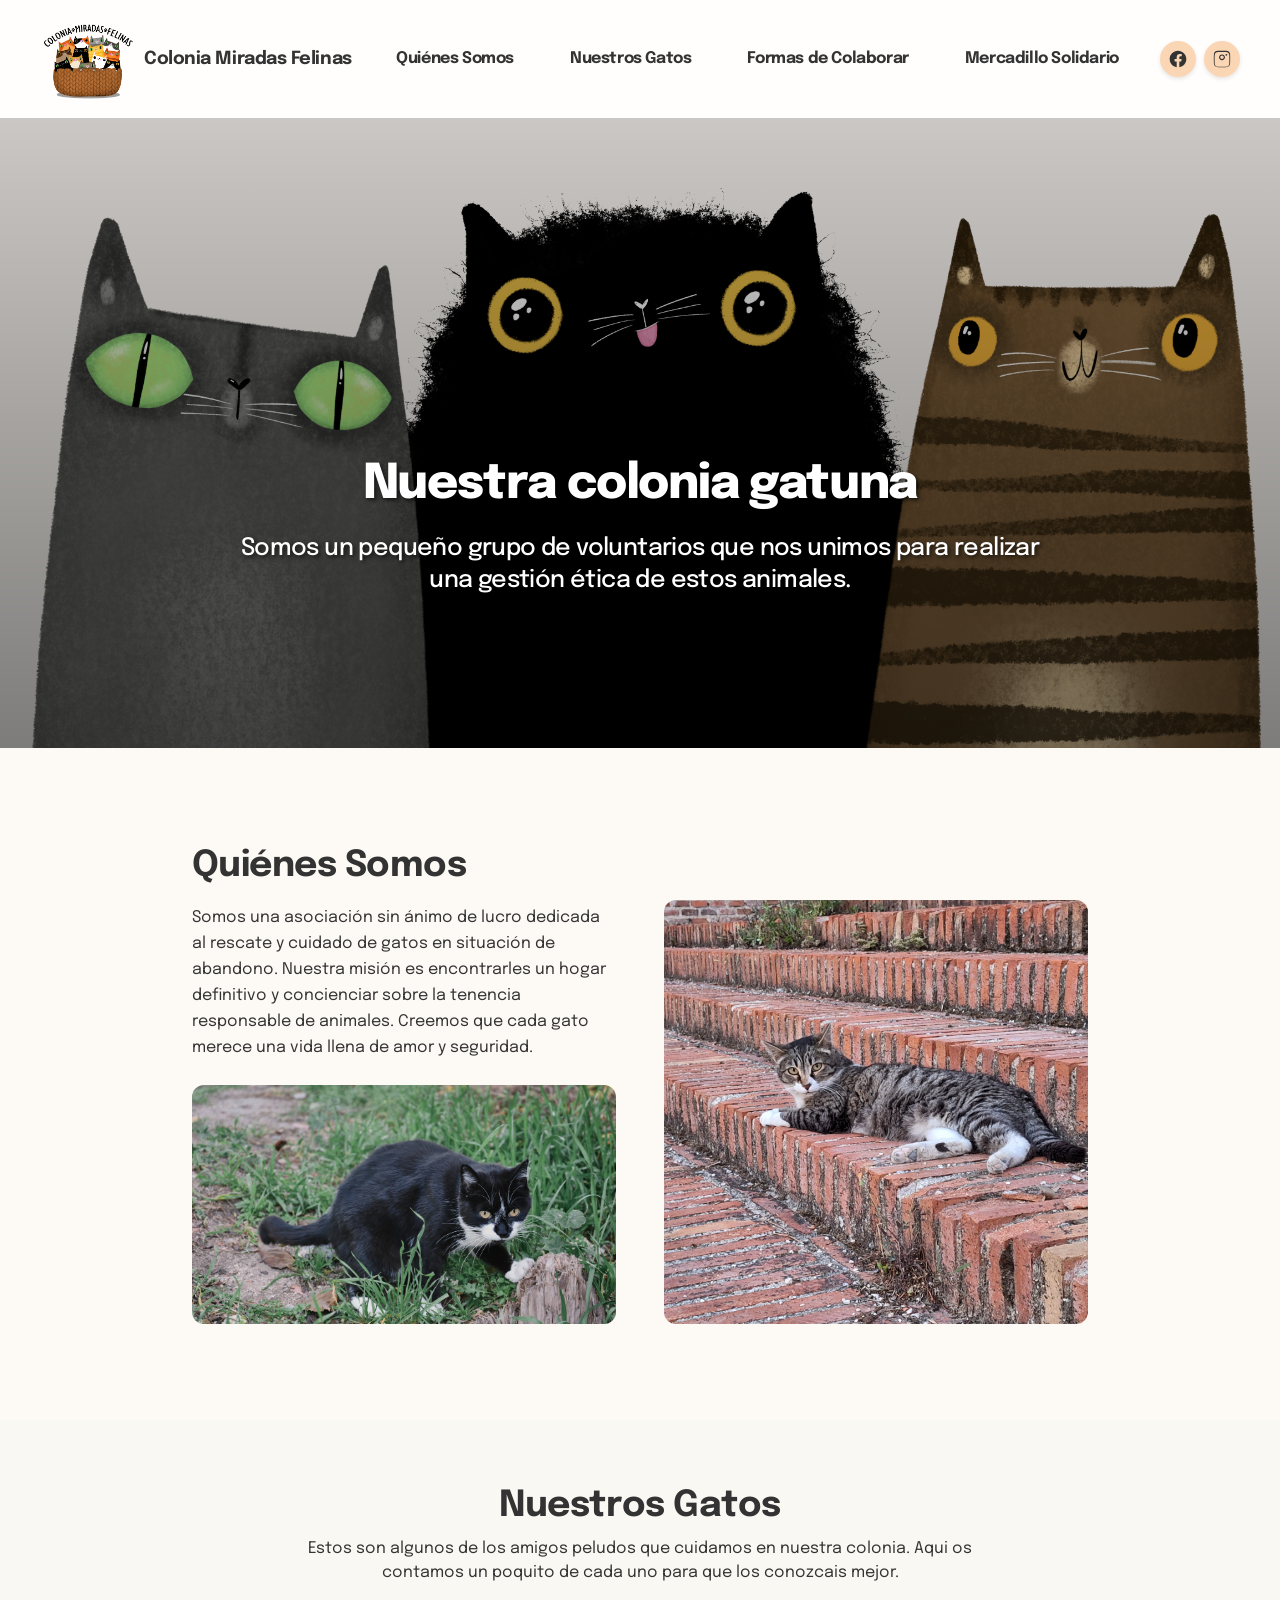
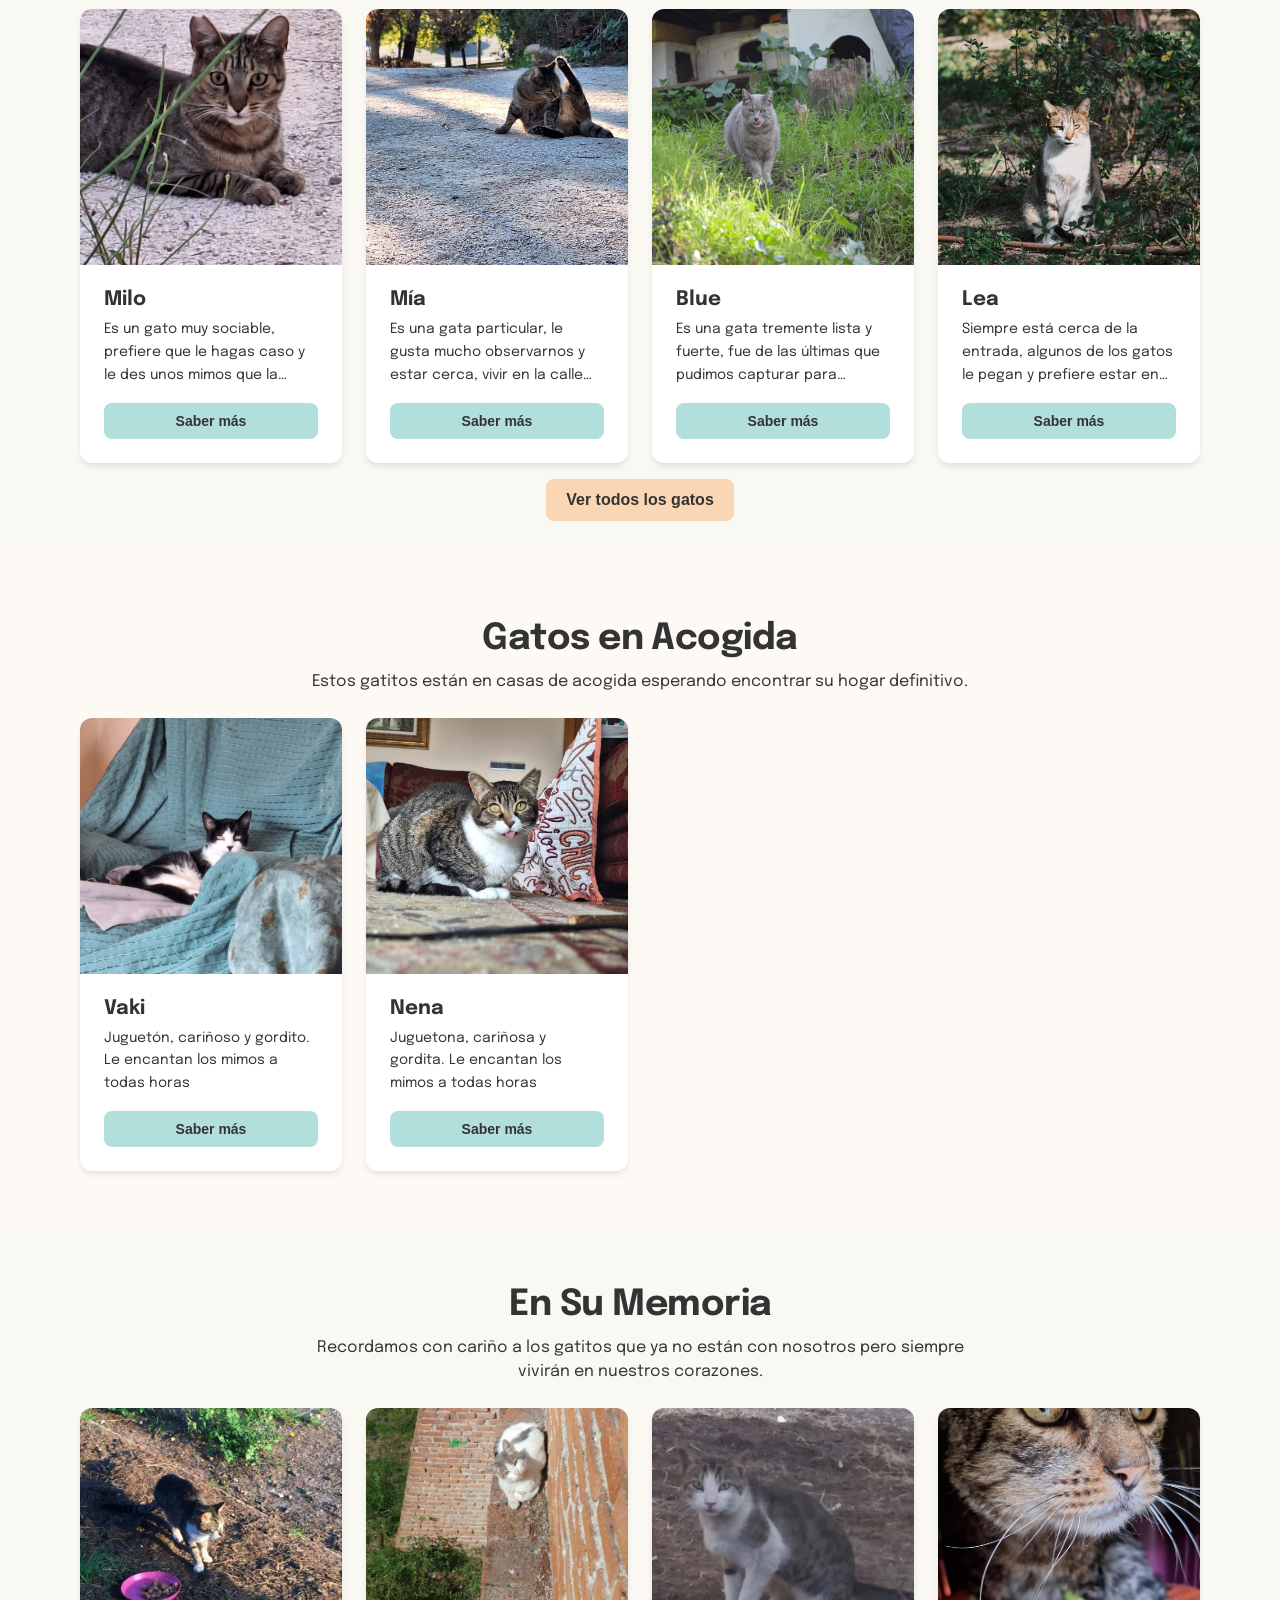
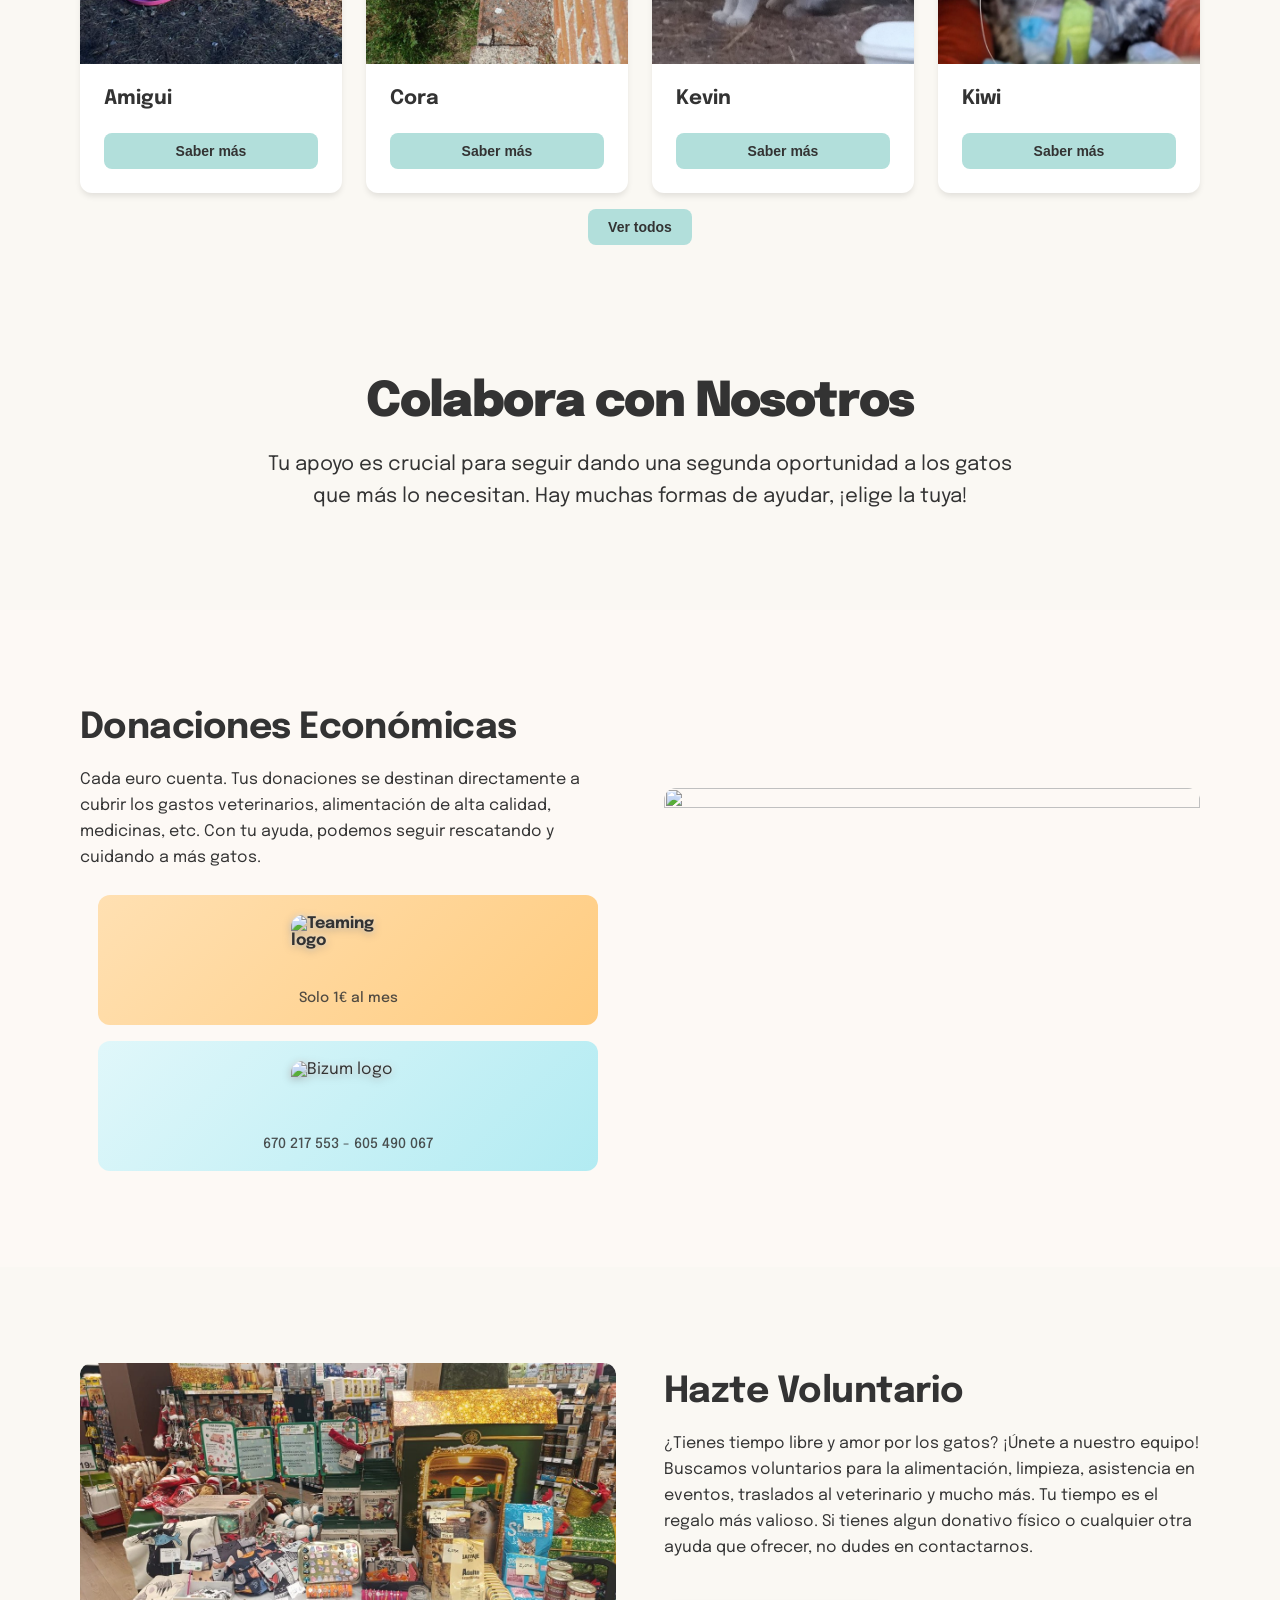
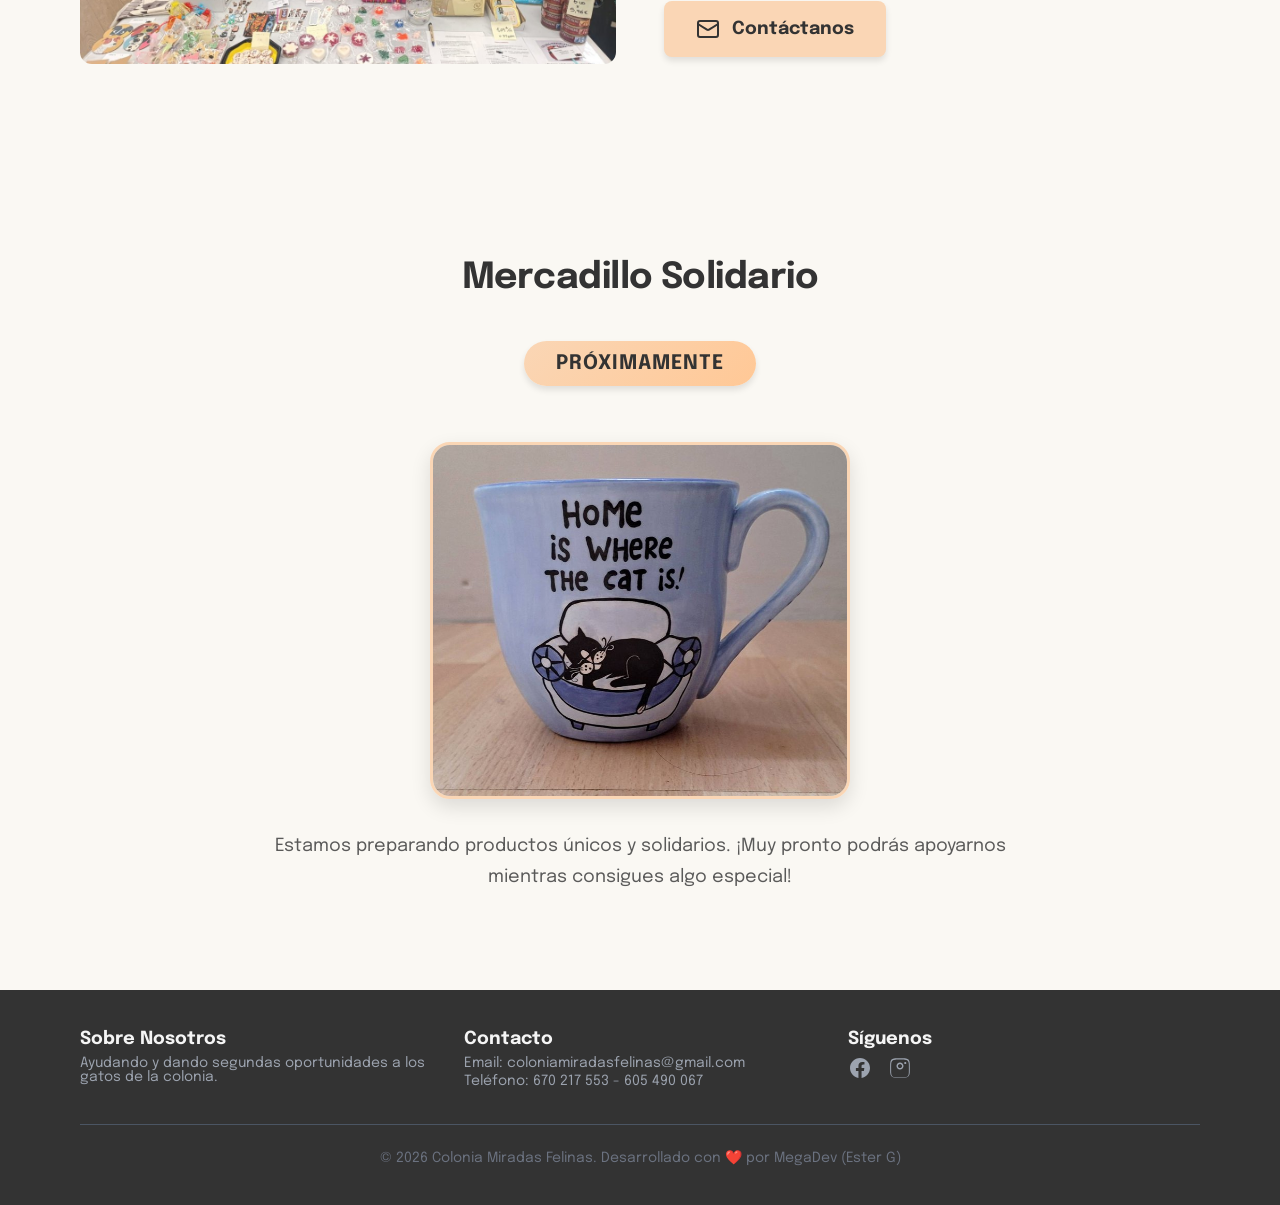
==== commit 0fb93d86: "subiuda fallecidos y últimos retoques" ====
--- a/index.html
+++ b/index.html
@@ -28,12 +28,12 @@
     </script>
 
     <header>
-        <div class="logo">
+        <a href="#" class="logo">
             <div>
                 <img src="/images/CMF gatitos canasta.png">
             </div>
             <h2>Colonia Miradas Felinas</h2>
-        </div>
+        </a>
         <nav>
             <a href="#quienes-somos">Quiénes Somos</a>
             <a href="#nuestros-gatos">Nuestros Gatos</a>
@@ -41,9 +41,22 @@
             <a href="#mercadillo">Mercadillo Solidario</a>
         </nav>
         <div>
-            <button id="donate-button">
-                <span>Donar</span>
-            </button>
+            <div class="header-social-links">
+                <a href="https://www.facebook.com/share/1HTM6guw19/" target="_blank" rel="noopener noreferrer" aria-label="Facebook">
+                    <svg aria-hidden="true" fill="currentColor" viewBox="0 0 24 24">
+                        <path clip-rule="evenodd"
+                            d="M22 12c0-5.523-4.477-10-10-10S2 6.477 2 12c0 4.991 3.657 9.128 8.438 9.878v-6.987h-2.54V12h2.54V9.797c0-2.506 1.492-3.89 3.777-3.89 1.094 0 2.238.195 2.238.195v2.46h-1.26c-1.243 0-1.63.771-1.63 1.562V12h2.773l-.443 2.89h-2.33v6.988C18.343 21.128 22 16.991 22 12z"
+                            fill-rule="evenodd"></path>
+                    </svg>
+                </a>
+                <a href="https://www.instagram.com/coloniamiradasfelinas?igsh=MXZuem5qc3JiY2x6ag==" target="_blank" rel="noopener noreferrer" aria-label="Instagram">
+                    <svg aria-hidden="true" fill="currentColor" viewBox="0 0 24 24">
+                        <path
+                            d="M12 2.163c3.204 0 3.584.012 4.85.07 3.252.148 4.771 1.691 4.919 4.919.058 1.265.069 1.645.069 4.85s-.011 3.584-.069 4.85c-.149 3.225-1.664 4.771-4.919 4.919-1.266.058-1.644.07-4.85.07s-3.584-.012-4.85-.07c-3.252-.148-4.771-1.691-4.919-4.919-.058-1.265-.069-1.645-.069-4.85s.011-3.584.069-4.85c.149-3.225 1.664-4.771 4.919-4.919C8.416 2.175 8.796 2.163 12 2.163zm0 1.441c-3.116 0-3.485.01-4.71.068-2.69.123-3.955 1.39-4.078 4.078-.058 1.225-.068 1.595-.068 4.71s.01 3.485.068 4.71c.123 2.689 1.388 3.955 4.078 4.078 1.225.058 1.595.068 4.71.068s3.485-.01 4.71-.068c2.689-.123 3.955-1.388 4.078-4.078.058-1.225.068-1.595.068-4.71s-.01-3.485-.068-4.71c-.123-2.689-1.388-3.955-4.078-4.078-1.225-.058-1.595-.068-4.71-.068zm0 2.882c-1.95 0-3.518 1.567-3.518 3.518s1.567 3.518 3.518 3.518 3.518-1.567 3.518-3.518-1.567-3.518-3.518-3.518zm0 5.618c-1.166 0-2.1-1.043-2.1-2.1s.934-2.1 2.1-2.1 2.1 1.043 2.1 2.1-.934 2.1-2.1 2.1zm5.25-6.167c-.604 0-1.09.486-1.09 1.09s.486 1.09 1.09 1.09 1.09-.486 1.09-1.09-.486-1.09-1.09-1.09z">
+                        </path>
+                    </svg>
+                </a>
+            </div>
             <label for="menu-toggle" id="hamburger-menu">
                 <svg xmlns="http://www.w3.org/2000/svg" width="32" height="32" viewBox="0 0 24 24" fill="currentColor" class="icon icon-tabler icons-tabler-filled icon-tabler-paw"><path stroke="none" d="M0 0h24v24H0z" fill="none"/><path d="M12 10c-1.32 0 -1.983 .421 -2.931 1.924l-.244 .398l-.395 .688a50.89 50.89 0 0 0 -.141 .254c-.24 .434 -.571 .753 -1.139 1.142l-.55 .365c-.94 .627 -1.432 1.118 -1.707 1.955c-.124 .338 -.196 .853 -.193 1.28c0 1.687 1.198 2.994 2.8 2.994l.242 -.006c.119 -.006 .234 -.017 .354 -.034l.248 -.043l.132 -.028l.291 -.073l.162 -.045l.57 -.17l.763 -.243l.455 -.136c.53 -.15 .94 -.222 1.283 -.222c.344 0 .753 .073 1.283 .222l.455 .136l.764 .242l.569 .171l.312 .084c.097 .024 .187 .045 .273 .062l.248 .043c.12 .017 .235 .028 .354 .034l.242 .006c1.602 0 2.8 -1.307 2.8 -3c0 -.427 -.073 -.939 -.207 -1.306c-.236 -.724 -.677 -1.223 -1.48 -1.83l-.257 -.19l-.528 -.38c-.642 -.47 -1.003 -.826 -1.253 -1.278l-.27 -.485l-.252 -.432c-1.011 -1.696 -1.618 -2.099 -3.053 -2.099z" /><path d="M19.78 7h-.03c-1.219 .02 -2.35 1.066 -2.908 2.504c-.69 1.775 -.348 3.72 1.075 4.333c.256 .109 .527 .163 .801 .163c1.231 0 2.38 -1.053 2.943 -2.504c.686 -1.774 .34 -3.72 -1.076 -4.332a2.05 2.05 0 0 0 -.804 -.164z" /><path d="M9.025 3c-.112 0 -.185 .002 -.27 .015l-.093 .016c-1.532 .206 -2.397 1.989 -2.108 3.855c.272 1.725 1.462 3.114 2.92 3.114l.187 -.005a1.26 1.26 0 0 0 .084 -.01l.092 -.016c1.533 -.206 2.397 -1.989 2.108 -3.855c-.27 -1.727 -1.46 -3.114 -2.92 -3.114z" /><path d="M14.972 3c-1.459 0 -2.647 1.388 -2.916 3.113c-.29 1.867 .574 3.65 2.174 3.867c.103 .013 .2 .02 .296 .02c1.39 0 2.543 -1.265 2.877 -2.883l.041 -.23c.29 -1.867 -.574 -3.65 -2.174 -3.867a2.154 2.154 0 0 0 -.298 -.02z" /><path d="M4.217 7c-.274 0 -.544 .054 -.797 .161c-1.426 .615 -1.767 2.562 -1.078 4.335c.563 1.451 1.71 2.504 2.941 2.504c.274 0 .544 -.054 .797 -.161c1.426 -.615 1.767 -2.562 1.078 -4.335c-.563 -1.451 -1.71 -2.504 -2.941 -2.504z" /></svg>
             </label>
@@ -65,6 +78,22 @@
             <label for="menu-toggle" class="menu-item">
                 <a href="#mercadillo">Mercadillo Solidario</a>
             </label>
+            <div class="mobile-social-links">
+                <a href="https://www.facebook.com/share/1HTM6guw19/" target="_blank" rel="noopener noreferrer" aria-label="Facebook">
+                    <svg aria-hidden="true" fill="currentColor" viewBox="0 0 24 24">
+                        <path clip-rule="evenodd"
+                            d="M22 12c0-5.523-4.477-10-10-10S2 6.477 2 12c0 4.991 3.657 9.128 8.438 9.878v-6.987h-2.54V12h2.54V9.797c0-2.506 1.492-3.89 3.777-3.89 1.094 0 2.238.195 2.238.195v2.46h-1.26c-1.243 0-1.63.771-1.63 1.562V12h2.773l-.443 2.89h-2.33v6.988C18.343 21.128 22 16.991 22 12z"
+                            fill-rule="evenodd"></path>
+                    </svg>
+                </a>
+                <a href="https://www.instagram.com/coloniamiradasfelinas?igsh=MXZuem5qc3JiY2x6ag==" target="_blank" rel="noopener noreferrer" aria-label="Instagram">
+                    <svg aria-hidden="true" fill="currentColor" viewBox="0 0 24 24">
+                        <path
+                            d="M12 2.163c3.204 0 3.584.012 4.85.07 3.252.148 4.771 1.691 4.919 4.919.058 1.265.069 1.645.069 4.85s-.011 3.584-.069 4.85c-.149 3.225-1.664 4.771-4.919 4.919-1.266.058-1.644.07-4.85.07s-3.584-.012-4.85-.07c-3.252-.148-4.771-1.691-4.919-4.919-.058-1.265-.069-1.645-.069-4.85s.011-3.584.069-4.85c.149-3.225 1.664-4.771 4.919-4.919C8.416 2.175 8.796 2.163 12 2.163zm0 1.441c-3.116 0-3.485.01-4.71.068-2.69.123-3.955 1.39-4.078 4.078-.058 1.225-.068 1.595-.068 4.71s.01 3.485.068 4.71c.123 2.689 1.388 3.955 4.078 4.078 1.225.058 1.595.068 4.71.068s3.485-.01 4.71-.068c2.689-.123 3.955-1.388 4.078-4.078.058-1.225.068-1.595.068-4.71s-.01-3.485-.068-4.71c-.123-2.689-1.388-3.955-4.078-4.078-1.225-.058-1.595-.068-4.71-.068zm0 2.882c-1.95 0-3.518 1.567-3.518 3.518s1.567 3.518 3.518 3.518 3.518-1.567 3.518-3.518-1.567-3.518-3.518-3.518zm0 5.618c-1.166 0-2.1-1.043-2.1-2.1s.934-2.1 2.1-2.1 2.1 1.043 2.1 2.1-.934 2.1-2.1 2.1zm5.25-6.167c-.604 0-1.09.486-1.09 1.09s.486 1.09 1.09 1.09 1.09-.486 1.09-1.09-.486-1.09-1.09-1.09z">
+                        </path>
+                    </svg>
+                </a>
+            </div>
         </nav>
     </div>
     <main>
@@ -146,7 +175,7 @@
             </div>
         </section>
         <!-- Colabora Section -->
-        <section>
+        <section id="colaborar">
             <div>
                 <h1>Colabora con Nosotros</h1>
                 <p>Tu apoyo es crucial para seguir dando una segunda oportunidad a los gatos que más lo necesitan. Hay
@@ -163,13 +192,21 @@
                         de alta calidad, medicinas, etc. Con tu ayuda, podemos
                         seguir
                         rescatando y cuidando a más gatos.</p>
-                    <div>
-                        <a href="#">
-                            <span>Donar con PayPal</span>
+                    <div class="donation-buttons">
+                        <a href="https://www.teaming.net/huellas-grupo?lang=es_ES" target="_blank" rel="noopener" class="btn-donation btn-teaming">
+                            <img src="https://djg5cfn4h6wcu.cloudfront.net/resources/images_new/logotipo_teaming.png" alt="Teaming logo" class="donation-logo">
+                            <div>
+                                <span class="btn-title">Teaming</span>
+                                <span class="btn-subtitle">Solo 1€ al mes</span>
+                            </div>
                         </a>
-                        <a href="#">
-                            <span>Hacer Teaming (1€/mes)</span>
-                        </a>
+                        <div class="btn-donation btn-bizum">
+                            <img src="https://cdn.brandfetch.io/idyRlW6PPW/theme/dark/logo.svg?c=1bxid64Mup7aczewSAYMX&t=1691512246677" alt="Bizum logo" class="donation-logo">
+                            <div>
+                                <span class="btn-title">Bizum</span>
+                                <span class="btn-subtitle">670 217 553 - 605 490 067</span>
+                            </div>
+                        </div>
                     </div>
                 </div>
                 <div>
@@ -181,141 +218,36 @@
         <section id="voluntariado">
             <div>
                 <div>
-                    <img data-alt="Un grupo de voluntarios sonrientes limpiando y jugando con gatos en el refugio."
-                        src="https://lh3.googleusercontent.com/aida-public/[base64]" />
+                    <img alt="Evento de voluntarios de Colonia Miradas Felinas"
+                        src="/images/evento.jpg" />
                 </div>
                 <div>
                     <span>groups</span>
                     <h2>Hazte Voluntario</h2>
-                    <p>¿Tienes tiempo libre y amor por los gatos? ¡Únete a nuestro equipo! Buscamos voluntarios para la alimentación, 
-                        limpieza, asistencia en eventos, traslados al veterinario y mucho más.
-                        Tu
-                        tiempo
-                        es el regalo más valioso.</p>
-                    <form>
-                        <input placeholder="Nombre completo" type="text" />
-                        <input placeholder="Correo electrónico" type="email" />
-                        <textarea placeholder="Cuéntanos por qué quieres ser voluntario" rows="4"></textarea>
-                        <button>
-                            <span>Enviar solicitud</span>
-                        </button>
-                    </form>
-                </div>
-            </div>
-        </section>
-        <section id="apadrinamiento">
-            <div>
-                <div>
-                    <span>pets</span>
-                    <h2>Apadrina un Gato</h2>
-                    <p>Si no puedes adoptar, el apadrinamiento es una forma maravillosa de ayudar. Con una aportación
-                        mensual,
-                        cubres los gastos de uno de nuestros gatos mientras espera su hogar definitivo. Recibirás
-                        noticias y
-                        fotos de tu ahijado para que veas lo feliz que es gracias a ti.</p>
-                </div>
-                <div>
-                    <div>
-                        <img data-alt="Retrato de un hermoso gato siamés con ojos azules intensos."
-                            src="https://lh3.googleusercontent.com/aida-public/[base64]" />
-                        <div>
-                            <h3>Oreo</h3>
-                            <p>El abuelito sabio. Necesita cuidados especiales y comida blanda. Apadrínalo para asegurar
-                                su
-                                jubilación dorada.</p>
-                            <a href="#">
-                                <span>Apadrinar a Oreo</span>
-                            </a>
-                        </div>
-                    </div>
-                    <div>
-                        <img data-alt="Un gato negro de pelo corto sentado elegantemente con un fondo desenfocado."
-                            src="https://lh3.googleusercontent.com/aida-public/[base64]" />
-                        <div>
-                            <h3>Rubia</h3>
-                            <p>La aventurera con piel sensible. Su pienso especial es vital para su salud. Ayúdala a
-                                seguir
-                                explorando sin picores.</p>
-                            <a href="#">
-                                <span>Apadrinar a Rubia</span>
-                            </a>
-                        </div>
-                    </div>
-                    <div>
-                        <img data-alt="Un gatito atigrado asomando la cabeza con curiosidad desde detrás de una manta."
-                            src="https://lh3.googleusercontent.com/aida-public/[base64]" />
-                        <div>
-                            <h3>Tigre</h3>
-                            <p>Un mimoso incurable que necesita protección contra parásitos para poder dar abrazos sin
-                                preocupaciones.</p>
-                            <a href="#">
-                                <span>Apadrinar a Tigre</span>
-                            </a>
-                        </div>
-                    </div>
-                    <div>
-                        <img data-alt="Un gato blanco y gris de pelo largo durmiendo plácidamente en una cesta."
-                            src="https://lh3.googleusercontent.com/aida-public/[base64]" />
-                        <div>
-                            <h3>Blanquita</h3>
-                            <p>Una superviviente que merece una vida tranquila. Apadrínala para que no le falten mantas
-                                calientes en invierno.</p>
-                            <a href="#">
-                                <span>Apadrinar a Blanquita</span>
-                            </a>
-                        </div>
-                    </div>
+                    <p>¿Tienes tiempo libre y amor por los gatos? ¡Únete a nuestro equipo! Buscamos voluntarios para la alimentación,
+                        limpieza, asistencia en eventos, traslados al veterinario y mucho más. Tu tiempo es el regalo más valioso.
+                        Si tienes algun donativo físico o cualquier otra ayuda que ofrecer, no dudes en contactarnos. 
+                        </p>
+                    <a href="mailto:coloniamiradasfelinas@gmail.com?subject=Solicitud de Voluntariado&body=Hola,%0D%0A%0D%0AMe gustaría ser voluntario en Colonia Miradas Felinas.%0D%0A%0D%0ASaludos" class="btn-contacto-voluntario">
+                        <svg xmlns="http://www.w3.org/2000/svg" viewBox="0 0 24 24" fill="none" stroke="currentColor" stroke-width="2" stroke-linecap="round" stroke-linejoin="round">
+                            <rect width="20" height="16" x="2" y="4" rx="2"/>
+                            <path d="m2 7 8.97 5.7a1.94 1.94 0 0 0 2.06 0L22 7"/>
+                        </svg>
+                        <span>Contáctanos</span>
+                    </a>
                 </div>
             </div>
         </section>
         <section id="mercadillo">
             <div>
-                <div>
+                <div class="proximamente-container">
                     <span>storefront</span>
                     <h2>Mercadillo Solidario</h2>
-                    <p>¿Buscas un regalo original y solidario? En nuestro mercadillo encontrarás productos únicos hechos
-                        con
-                        amor. El 100% de los beneficios se destina a nuestros gatos. ¡Comprar aquí salva vidas! Para
-                        adquirir un
-                        producto, contáctanos.</p>
-                </div>
-                <div>
-                    <div>
-                        <img data-alt="Una taza de cerámica blanca con el logo de la asociación de gatos."
-                            src="https://lh3.googleusercontent.com/aida-public/[base64]" />
-                        <div>
-                            <h3>Taza "Loca de los Gatos"</h3>
-                            <p>La taza perfecta para tus mañanas. Apta para lavavajillas y microondas.</p>
-                            <p>12,00 €</p>
-                        </div>
+                    <div class="proximamente-badge">
+                        <p>Próximamente</p>
                     </div>
-                    <div>
-                        <img data-alt="Una camiseta de algodón blanca con una ilustración de un gato."
-                            src="https://lh3.googleusercontent.com/aida-public/[base64]" />
-                        <div>
-                            <h3>Camiseta "Adopta, no compres"</h3>
-                            <p>Viste con orgullo tu amor por los animales. 100% algodón orgánico.</p>
-                            <p>20,00 €</p>
-                        </div>
-                    </div>
-                    <div>
-                        <img data-alt="Una bolsa de tela con un estampado de varias siluetas de gatos."
-                            src="https://lh3.googleusercontent.com/aida-public/[base64]" />
-                        <div>
-                            <h3>Bolsa de Tela "Cat-itude"</h3>
-                            <p>Ideal para tus compras. Resistente y con un diseño que enamora.</p>
-                            <p>15,00 €</p>
-                        </div>
-                    </div>
-                    <div>
-                        <img data-alt="Un llavero de metal con la forma de una huella de gato."
-                            src="https://lh3.googleusercontent.com/aida-public/[base64]" />
-                        <div>
-                            <h3>Llavero "Huella Solidaria"</h3>
-                            <p>Lleva contigo un símbolo de tu ayuda. Hecho de metal resistente.</p>
-                            <p>8,00 €</p>
-                        </div>
-                    </div>
+                    <img src="/images/mercadillo1.jpg" alt="Mercadillo solidario de Colonia Miradas Felinas" class="mercadillo-image">
+                    <p>Estamos preparando productos únicos y solidarios. ¡Muy pronto podrás apoyarnos mientras consigues algo especial!</p>
                 </div>
             </div>
         </section>
@@ -323,14 +255,14 @@
     <footer>
         <div>
             <div>
-                <h4>Asociación de Gatos</h4>
-                <p>Dando segundas oportunidades desde 2023.</p>
+                <h4>Sobre Nosotros</h4>
+                <p>Ayudando y dando segundas oportunidades a los gatos de la colonia.</p>
             </div>
             <div>
                 <h4>Contacto</h4>
                 <ul>
                     <li>Email: coloniamiradasfelinas@gmail.com</li>
-                    <li>Teléfono: +34 670 217 553</li>
+                    <li>Teléfono: 670 217 553 - 605 490 067</li>
                 </ul>
             </div>
             <div>
@@ -354,7 +286,7 @@
             </div>
         </div>
         <div>
-            <p>© 2024 Asociación de Gatos. Todos los derechos reservados.</p>
+            <p>© 2026 Colonia Miradas Felinas. Desarrollado con ❤️ por MegaDev (Ester G)</p>
         </div>
     </footer>
     <script src="/js/gatos.js"></script>
--- a/style.css
+++ b/style.css
@@ -49,6 +49,14 @@
         display: flex;
         align-items: center;
         gap: 0.5rem;
+        text-decoration: none;
+        color: inherit;
+        transition: opacity 0.2s ease;
+        cursor: pointer;
+
+        &:hover {
+            opacity: 0.8;
+        }
     }
 
     nav{
@@ -106,25 +114,47 @@
             }
         }
     }
-    
-    #donate-button{
-        background-color: rgb(250, 214, 181);
-        padding: 0.5rem 1rem;
-        border-radius: 1rem;
-        text-decoration: none;
-        font-weight: 600;
+
+    .header-social-links {
         display: none;
-
-        @media (min-width: 768px) {
-            & {
-                display: inline-block;
+        gap: 0.5rem;
+        align-items: center;
+
+        @media (min-width: 768px) {
+            & {
+                display: flex;
+            }
+        }
+
+        a {
+            display: flex;
+            align-items: center;
+            justify-content: center;
+            width: 2.25rem;
+            height: 2.25rem;
+            border-radius: 50%;
+            background-color: rgb(250, 214, 181);
+            transition: all 0.3s ease;
+            color: rgb(51, 51, 51);
+            box-shadow: 0 2px 4px rgba(0, 0, 0, 0.1);
+
+            svg {
+                width: 1.25rem;
+                height: 1.25rem;
+            }
+
+            &:hover {
+                background-color: rgb(51, 51, 51);
+                color: white;
+                transform: translateY(-2px);
+                box-shadow: 0 4px 8px rgba(0, 0, 0, 0.15);
             }
         }
     }
 }
 
 body{
-    background-color: rgb(255 255 255 / var(--tw-bg-opacity, 1));
+    background-color: #FDF9F5;
     color: rgb(51 51 51 / var(--tw-text-opacity, 1));
     font-family: Epilogue, sans-serif;
 }
@@ -202,6 +232,40 @@
     color: rgb(250, 214, 181);
 }
 
+.mobile-social-links {
+    display: flex;
+    justify-content: center;
+    gap: 1rem;
+    margin-top: 2rem;
+    padding-top: 2rem;
+    border-top: 1px solid rgba(51, 51, 51, 0.1);
+
+    a {
+        display: flex;
+        align-items: center;
+        justify-content: center;
+        width: 3rem;
+        height: 3rem;
+        border-radius: 50%;
+        background-color: rgb(250, 214, 181);
+        transition: all 0.3s ease;
+        color: rgb(51, 51, 51);
+        box-shadow: 0 2px 4px rgba(0, 0, 0, 0.1);
+
+        svg {
+            width: 1.5rem;
+            height: 1.5rem;
+        }
+
+        &:hover {
+            background-color: rgb(51, 51, 51);
+            color: white;
+            transform: translateY(-2px);
+            box-shadow: 0 4px 8px rgba(0, 0, 0, 0.15);
+        }
+    }
+}
+
 .close-menu {
     position: absolute;
     top: 1.5rem;
@@ -375,7 +439,7 @@
 #gatos-acogida,
 #gatos-fallecidos {
     padding: 3rem 1rem 1.5rem;
-    background-color: #F5F5F5;
+    background-color: #FAF8F3;
 
     @media (min-width: 768px) {
         & {
@@ -432,7 +496,7 @@
 
 /* Alternar fondos */
 #gatos-acogida {
-    background-color: white;
+    background-color: #FDF9F5;
 }
 
 /* Grid de gatos dinámico */
@@ -496,6 +560,112 @@
         line-height: 1.625;
         margin-bottom: 1rem;
         flex-grow: 1;
+    }
+}
+
+/* Truncar texto en tarjetas de gatos dinámicas */
+.gatos-grid > div p {
+    display: -webkit-box;
+    -webkit-line-clamp: 3;
+    -webkit-box-orient: vertical;
+    overflow: hidden;
+    text-overflow: ellipsis;
+}
+
+/* Modal de gato */
+.modal-gato-overlay {
+    position: fixed;
+    top: 0;
+    left: 0;
+    right: 0;
+    bottom: 0;
+    background-color: rgba(0, 0, 0, 0.7);
+    z-index: 300;
+    display: flex;
+    align-items: center;
+    justify-content: center;
+    padding: 1rem;
+    opacity: 0;
+    visibility: hidden;
+    transition: opacity 0.3s ease, visibility 0.3s ease;
+    overflow-y: auto;
+
+    &.active {
+        opacity: 1;
+        visibility: visible;
+    }
+}
+
+.modal-gato-content {
+    background-color: white;
+    border-radius: 1rem;
+    max-width: 600px;
+    width: 100%;
+    max-height: 90vh;
+    overflow-y: auto;
+    position: relative;
+    box-shadow: 0 20px 25px -5px rgb(0 0 0 / 0.3);
+    transform: scale(0.9);
+    transition: transform 0.3s ease;
+
+    .modal-gato-overlay.active & {
+        transform: scale(1);
+    }
+
+    img {
+        width: 100%;
+        height: 20rem;
+        object-fit: cover;
+        border-radius: 1rem 1rem 0 0;
+
+        @media (min-width: 768px) {
+            & {
+                height: 24rem;
+            }
+        }
+    }
+
+    .modal-gato-body {
+        padding: 2rem;
+
+        h3 {
+            font-size: 1.875rem;
+            font-weight: 700;
+            margin-bottom: 1rem;
+            color: rgb(51, 51, 51);
+        }
+
+        p {
+            font-size: 1rem;
+            line-height: 1.75;
+            color: rgb(51, 51, 51);
+            margin-bottom: 1.5rem;
+        }
+    }
+
+    .modal-close-btn {
+        position: absolute;
+        top: 1rem;
+        right: 1rem;
+        background-color: rgba(255, 255, 255, 0.9);
+        border: none;
+        border-radius: 50%;
+        width: 2.5rem;
+        height: 2.5rem;
+        display: flex;
+        align-items: center;
+        justify-content: center;
+        cursor: pointer;
+        font-size: 1.5rem;
+        font-weight: bold;
+        color: rgb(51, 51, 51);
+        transition: all 0.2s ease;
+        box-shadow: 0 2px 8px rgba(0, 0, 0, 0.2);
+
+        &:hover {
+            background-color: rgb(250, 214, 181);
+            transform: rotate(90deg);
+        }
     }
 }
 
@@ -554,7 +724,7 @@
 section:has(h1):not(#hero) {
     padding: 4rem 1rem;
     text-align: center;
-    background-color: #F5F5F5;
+    background-color: #FAF8F3;
 
     @media (min-width: 768px) {
         & {
@@ -653,6 +823,86 @@
         gap: 1rem;
     }
 
+    .donation-buttons {
+        display: flex;
+        flex-direction: column;
+        gap: 1rem;
+    }
+
+    .btn-donation {
+        display: flex;
+        flex-direction: column;
+        align-items: center;
+        gap: 0.75rem;
+        padding: 1.25rem 2rem;
+        border-radius: 0.75rem;
+        text-decoration: none;
+        transition: all 0.3s ease;
+        width: 100%;
+
+        @media (min-width: 640px) {
+            & {
+                max-width: 500px;
+                margin: 0 auto;
+            }
+        }
+
+        .donation-logo {
+            height: 4rem;
+            width: auto;
+            max-width: 12rem;
+            flex-shrink: 0;
+            object-fit: contain;
+            filter: drop-shadow(0 2px 4px rgba(0, 0, 0, 0.3)) drop-shadow(0 0 2px rgba(255, 255, 255, 0.8));
+        }
+
+        > div {
+            display: flex;
+            flex-direction: column;
+            align-items: center;
+            gap: 0.25rem;
+            text-align: center;
+        }
+
+        .btn-title {
+            font-size: 1.125rem;
+            font-weight: 700;
+            display: block;
+        }
+
+        .btn-subtitle {
+            font-size: 0.875rem;
+            font-weight: 500;
+            opacity: 0.85;
+            display: block;
+        }
+
+        &:hover {
+            transform: translateY(-2px);
+            box-shadow: 0 10px 20px -5px rgba(0, 0, 0, 0.2);
+        }
+    }
+
+    .btn-bizum {
+        background: linear-gradient(135deg, #E0F7FA 0%, #B2EBF2 100%);
+        color: #333;
+        cursor: default;
+
+        &:hover {
+            transform: none;
+            box-shadow: 0 4px 6px -1px rgb(0 0 0 / 0.1);
+        }
+    }
+
+    .btn-teaming {
+        background: linear-gradient(135deg, #FFE0B2 0%, #FFCC80 100%);
+        color: #333;
+
+        &:hover {
+            background: linear-gradient(135deg, #FFCC80 0%, #FFB74D 100%);
+        }
+    }
+
     > div > div:first-child span:first-child {
         display: none;
     }
@@ -668,7 +918,7 @@
 /* Sección Voluntariado */
 #voluntariado {
     padding: 4rem 1rem;
-    background-color: #F5F5F5;
+    background-color: #FAF8F3;
 
     @media (min-width: 768px) {
         & {
@@ -735,23 +985,36 @@
         aspect-ratio: 16 / 9;
     }
 
-    form {
-        display: flex;
-        flex-direction: column;
-        gap: 1rem;
-    }
-
-    input, textarea {
-        width: 100%;
-        padding: 0.75rem;
+    .btn-contacto-voluntario {
+        display: inline-flex;
+        align-items: center;
+        justify-content: center;
+        gap: 0.75rem;
+        padding: 1rem 2rem;
+        background-color: rgb(250, 214, 181);
+        color: #333;
+        text-decoration: none;
         border-radius: 0.5rem;
-        border: 1px solid #ccc;
-        font-size: 0.875rem;
-        font-family: inherit;
-
-        &:focus {
-            outline: none;
-            border-color: rgb(250, 214, 181);
+        font-size: 1.125rem;
+        font-weight: 700;
+        transition: all 0.3s ease;
+        box-shadow: 0 4px 6px rgba(0, 0, 0, 0.1);
+        margin-top: 1rem;
+
+        svg {
+            width: 1.5rem;
+            height: 1.5rem;
+            flex-shrink: 0;
+        }
+
+        span {
+            line-height: 1;
+        }
+
+        &:hover {
+            background-color: rgb(255, 200, 150);
+            transform: translateY(-2px);
+            box-shadow: 0 6px 10px rgba(0, 0, 0, 0.15);
         }
     }
 }
@@ -831,7 +1094,7 @@
 /* Sección Mercadillo */
 #mercadillo {
     padding: 4rem 1rem;
-    background-color: #F5F5F5;
+    background-color: #FAF8F3;
 
     @media (min-width: 768px) {
         & {
@@ -850,9 +1113,10 @@
         margin: 0 auto;
     }
 
-    > div > div:first-child {
+    .proximamente-container {
         text-align: center;
-        margin-bottom: 3rem;
+        max-width: 48rem;
+        margin: 0 auto;
 
         span:first-child {
             display: none;
@@ -863,6 +1127,7 @@
             font-weight: 700;
             line-height: 1.25;
             letter-spacing: -0.015em;
+            margin-bottom: 1.5rem;
 
             @media (min-width: 768px) {
                 & {
@@ -871,42 +1136,61 @@
             }
         }
 
-        p {
+        .proximamente-badge {
+            display: inline-block;
+            background: linear-gradient(135deg, rgb(250, 214, 181) 0%, rgb(255, 200, 150) 100%);
+            color: rgb(51, 51, 51);
+            padding: 0.75rem 2rem;
+            border-radius: 2rem;
+            margin: 1rem 0 1.5rem;
+            box-shadow: 0 4px 6px rgba(0, 0, 0, 0.1);
+
+            p {
+                font-size: 1.25rem;
+                font-weight: 700;
+                margin: 0;
+                text-transform: uppercase;
+                letter-spacing: 0.05em;
+            }
+        }
+
+        .mercadillo-image {
+            width: 100%;
+            max-width: 350px;
+            height: auto;
+            border-radius: 1.25rem;
+            margin: 2rem auto;
+            box-shadow: 0 8px 20px rgba(0, 0, 0, 0.12);
+            object-fit: cover;
+            display: block;
+            transition: all 0.3s ease;
+            border: 3px solid rgb(250, 214, 181);
+
+            @media (min-width: 768px) {
+                & {
+                    max-width: 420px;
+                }
+            }
+
+            &:hover {
+                transform: scale(1.02);
+                box-shadow: 0 12px 30px rgba(0, 0, 0, 0.18);
+            }
+        }
+
+        > p {
             font-size: 1rem;
             font-weight: 400;
-            line-height: 1.5;
-            margin-top: 0.5rem;
-            max-width: 48rem;
-            margin-left: auto;
-            margin-right: auto;
-        }
-    }
-
-    > div > div:nth-child(2) {
-        display: grid;
-        grid-template-columns: 1fr;
-        gap: 2rem;
-
-        @media (min-width: 640px) {
-            & {
-                grid-template-columns: repeat(2, 1fr);
-            }
-        }
-
-        @media (min-width: 1024px) {
-            & {
-                grid-template-columns: repeat(4, 1fr);
-            }
-        }
-    }
-
-    /* Precio */
-    > div > div:nth-child(2) > div > div p:last-child {
-        font-size: 1.125rem;
-        font-weight: 700;
-        color: rgb(250, 214, 181);
-        margin-top: auto;
-        margin-bottom: 0;
+            line-height: 1.75;
+            color: rgb(51, 51, 51);
+            opacity: 0.8;
+
+            @media (min-width: 768px) {
+                & {
+                    font-size: 1.125rem;
+                }
+            }
+        }
     }
 }
 
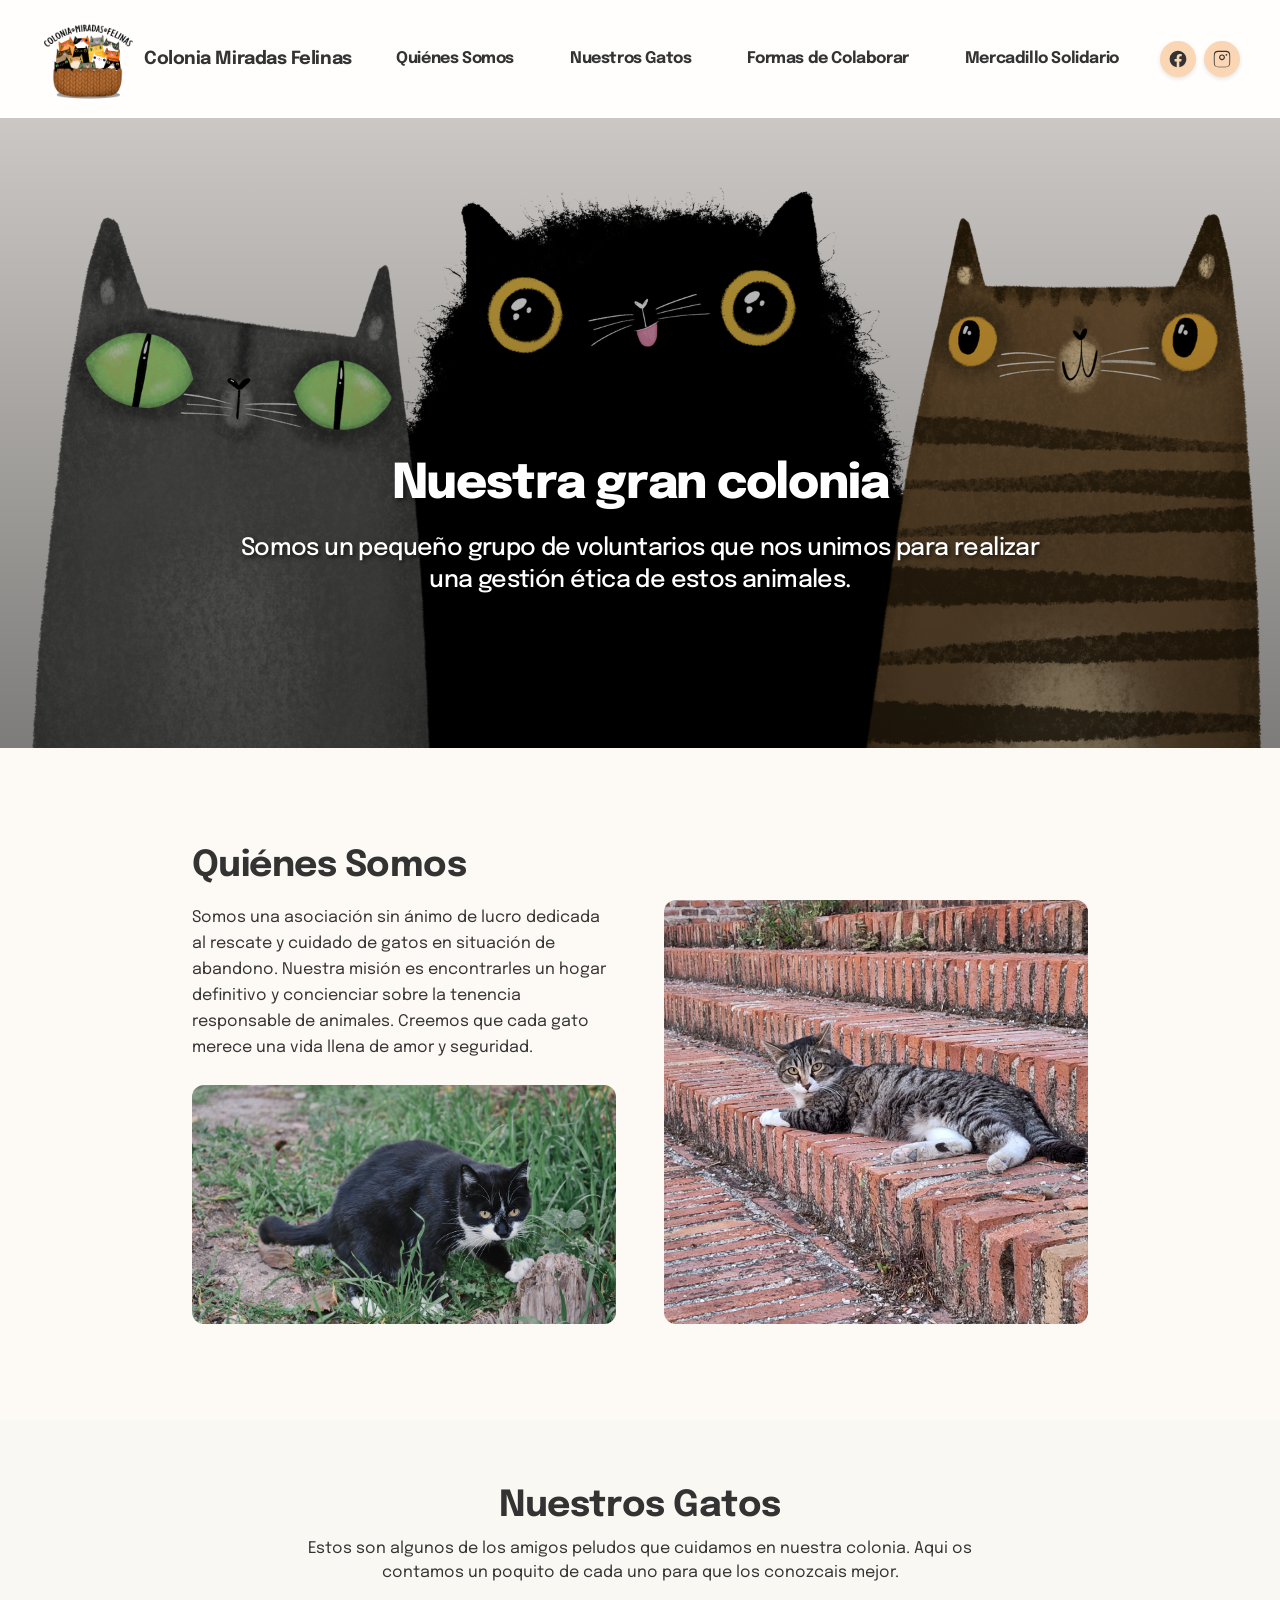
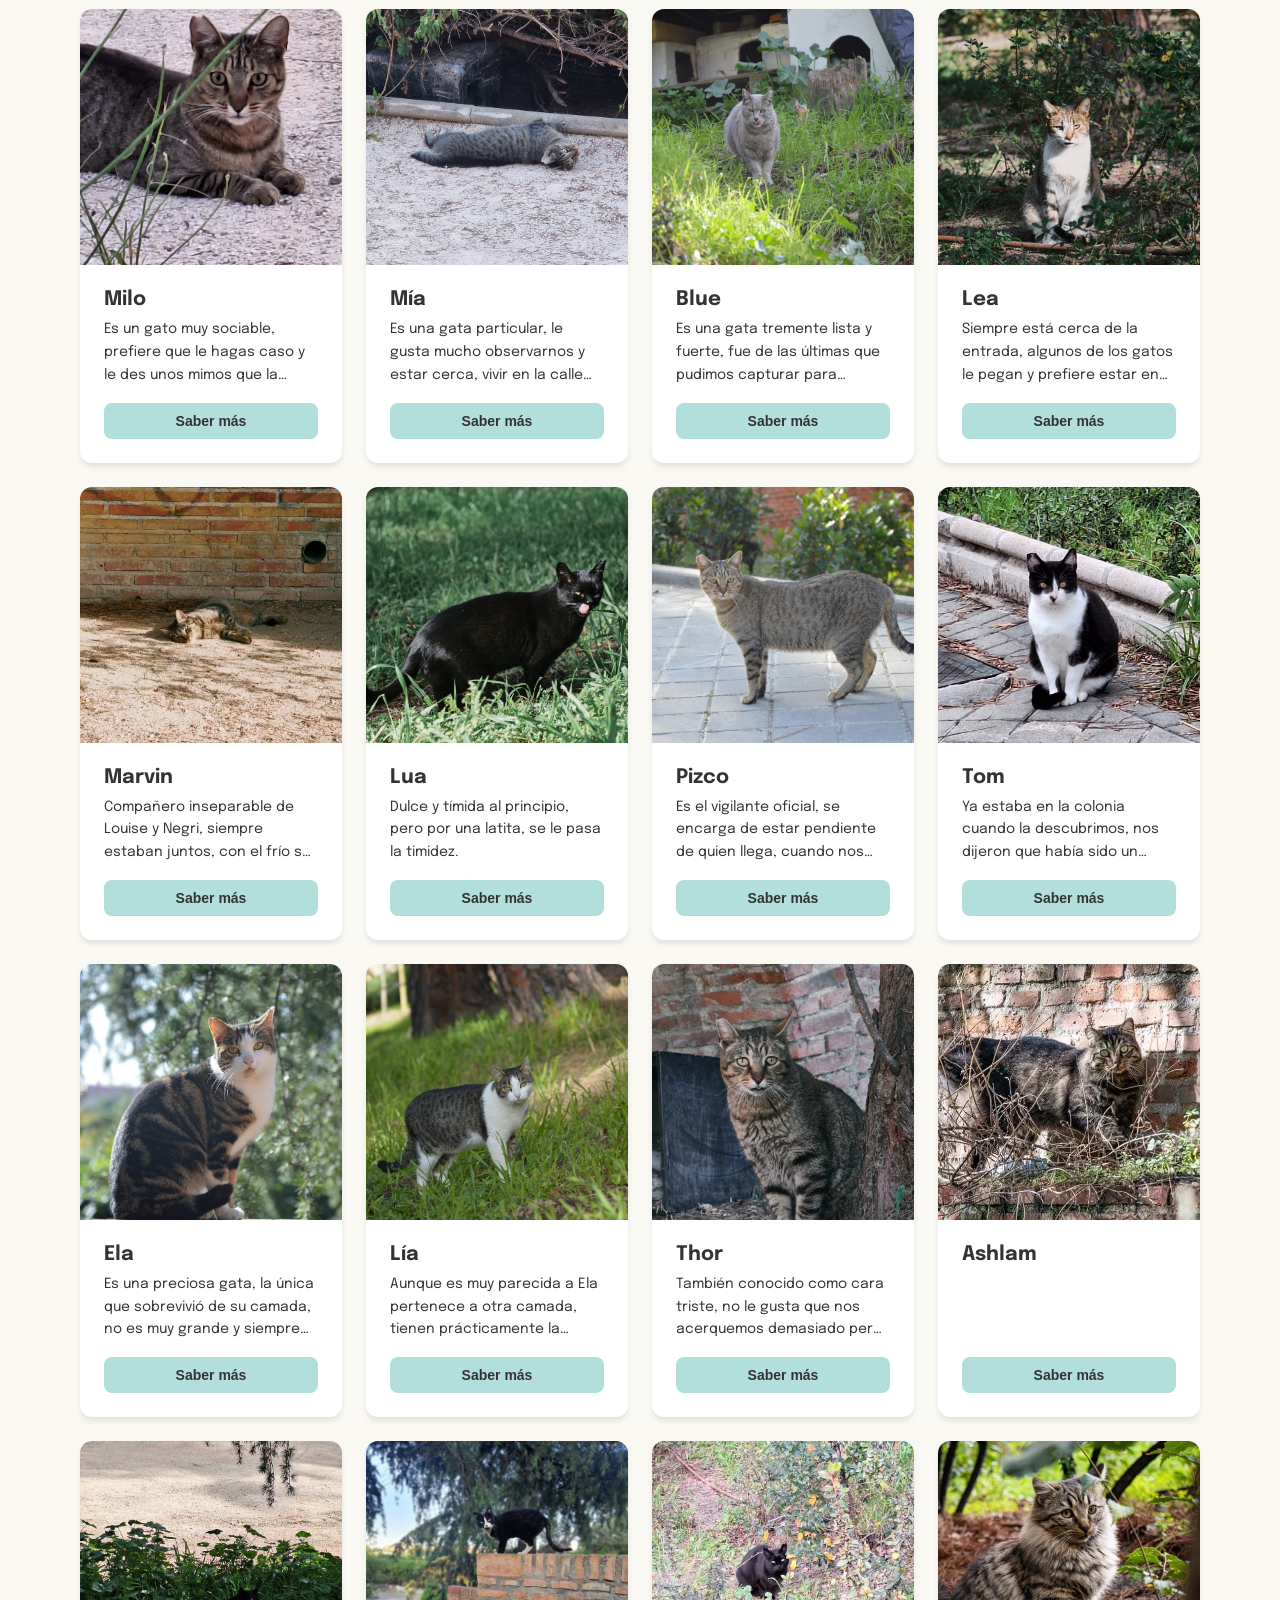
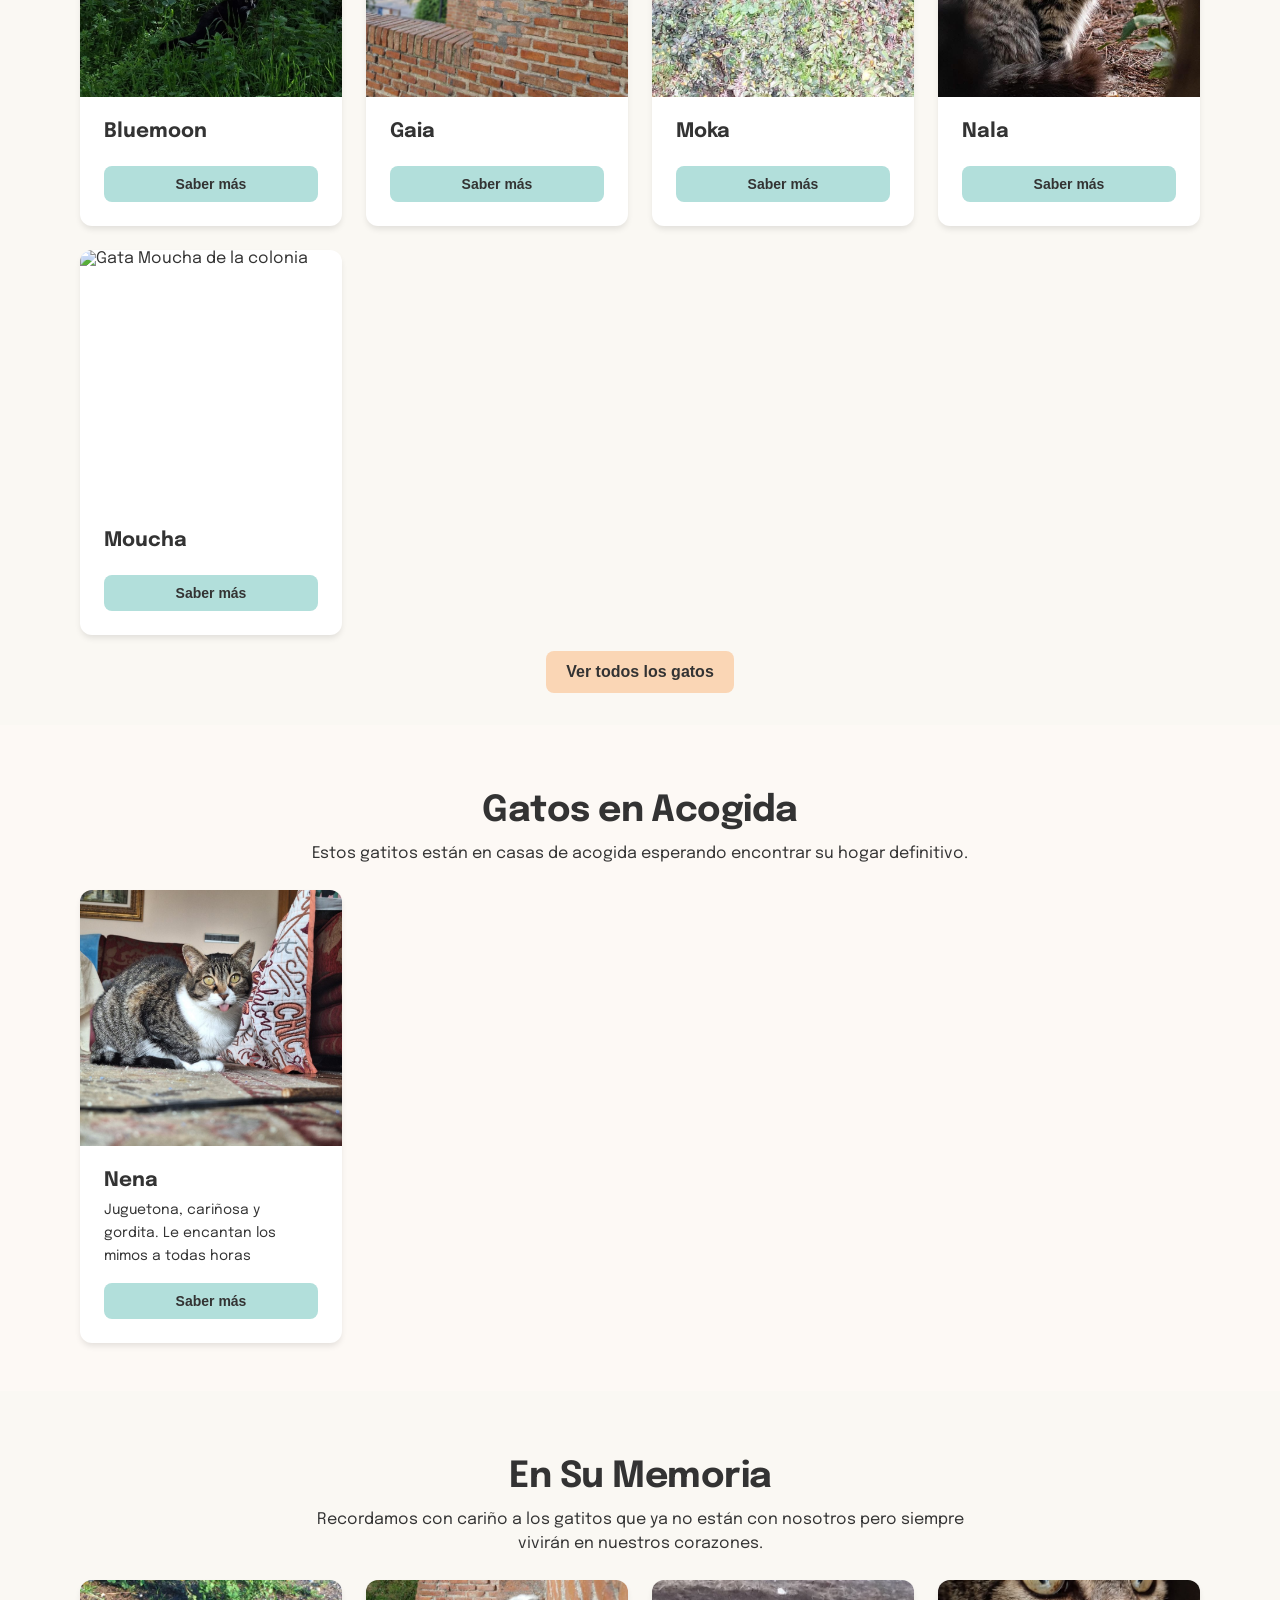
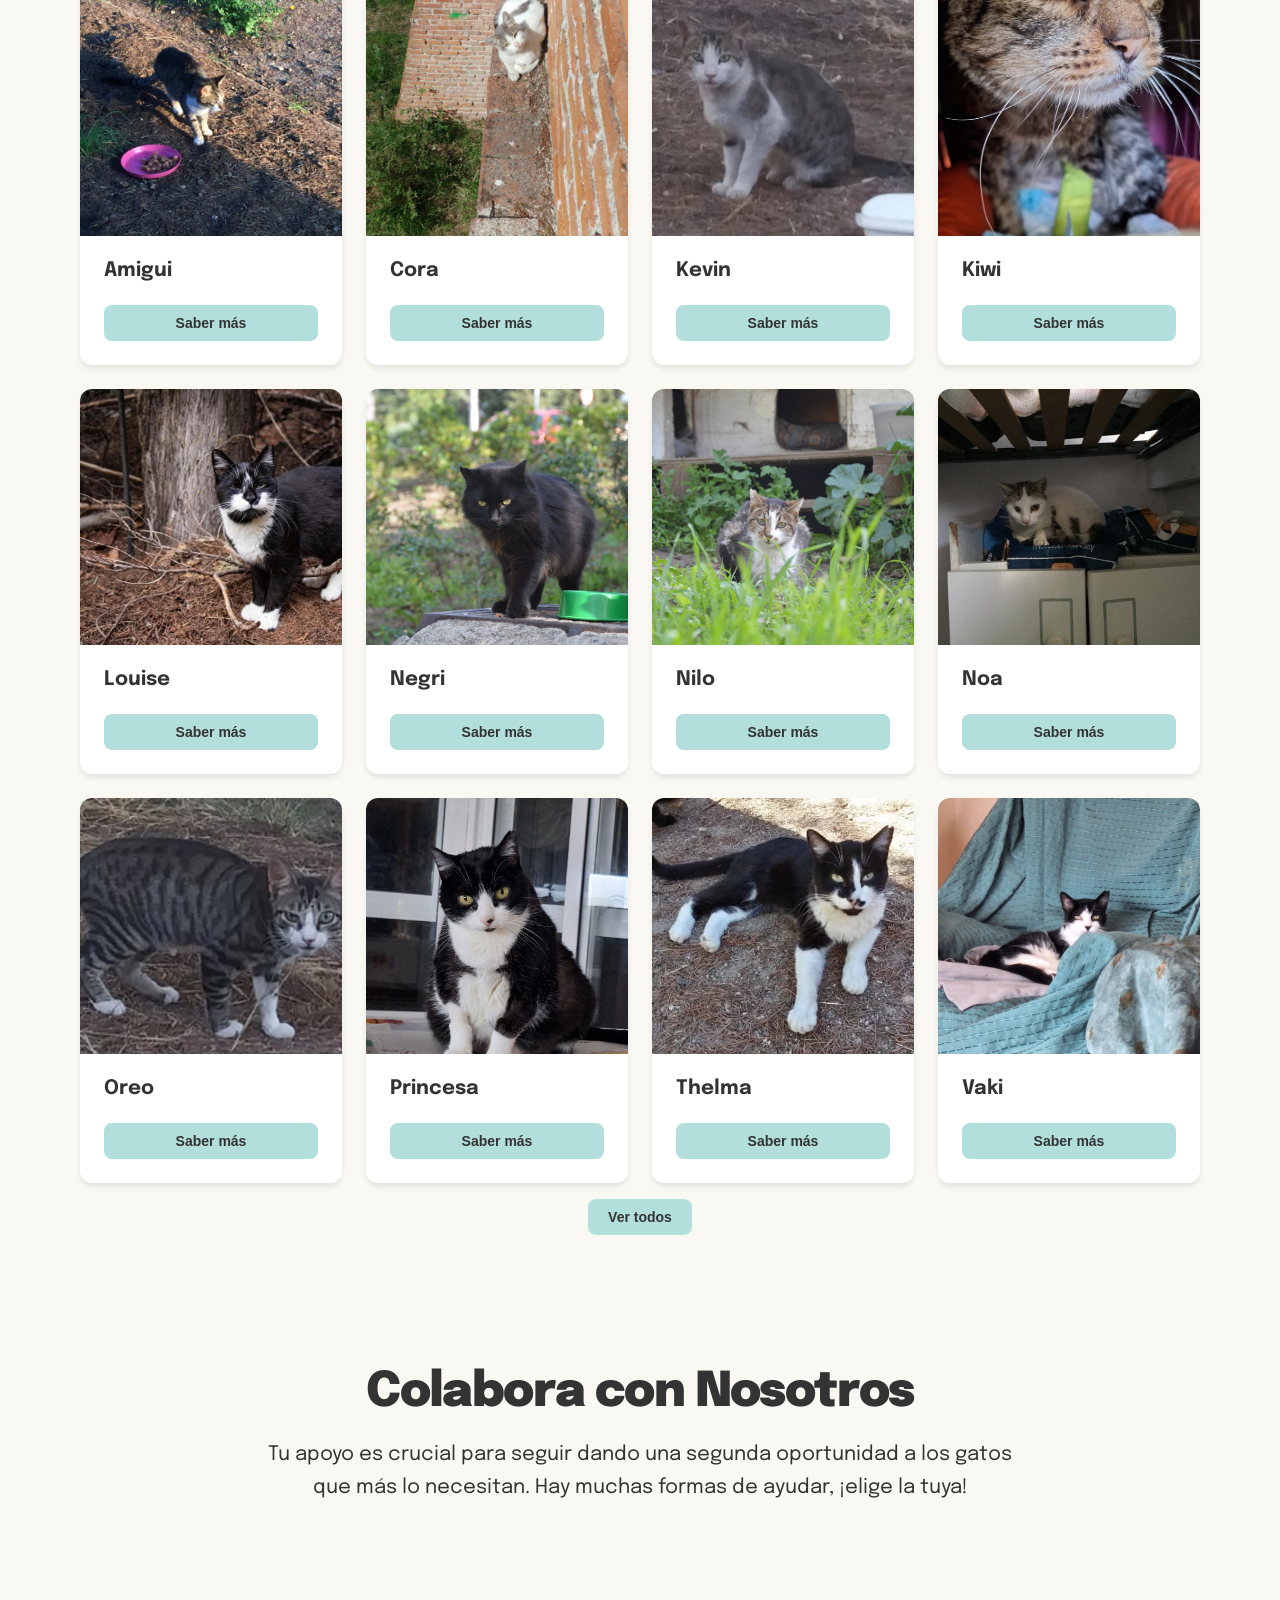
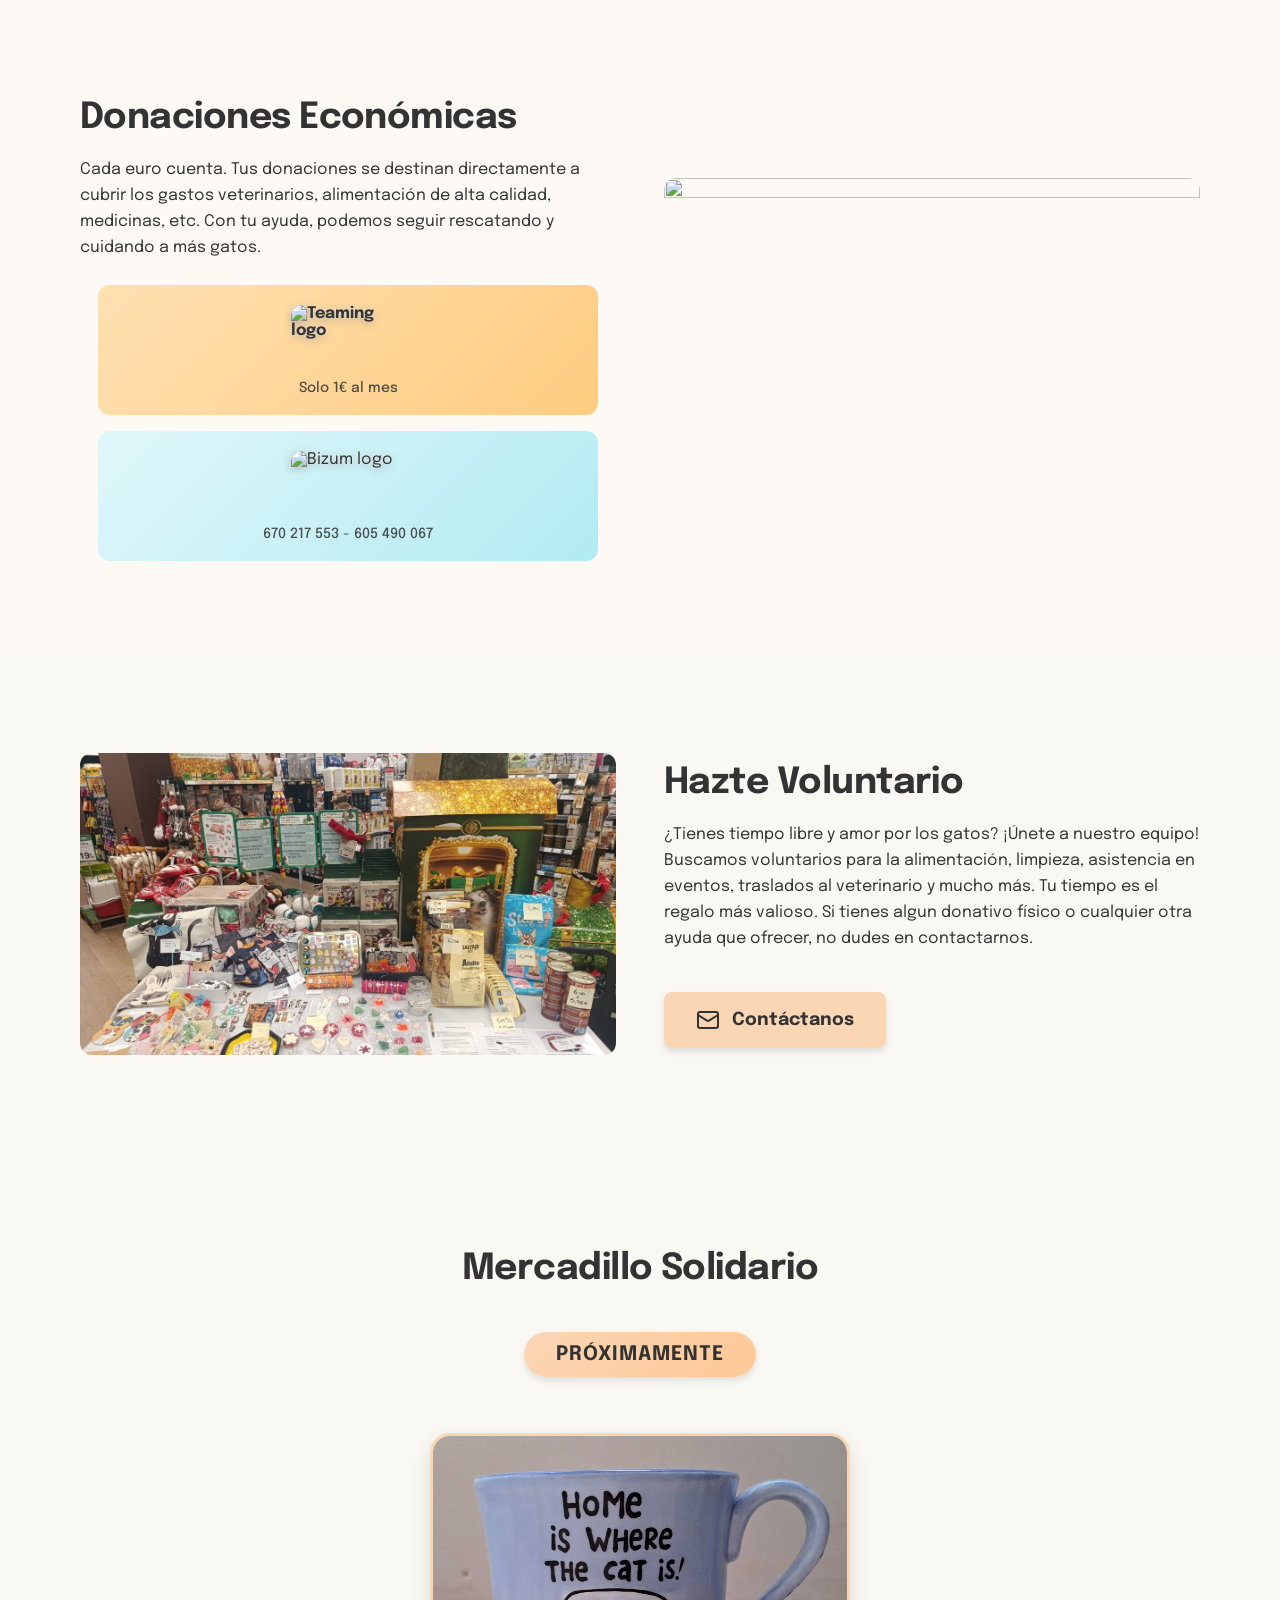
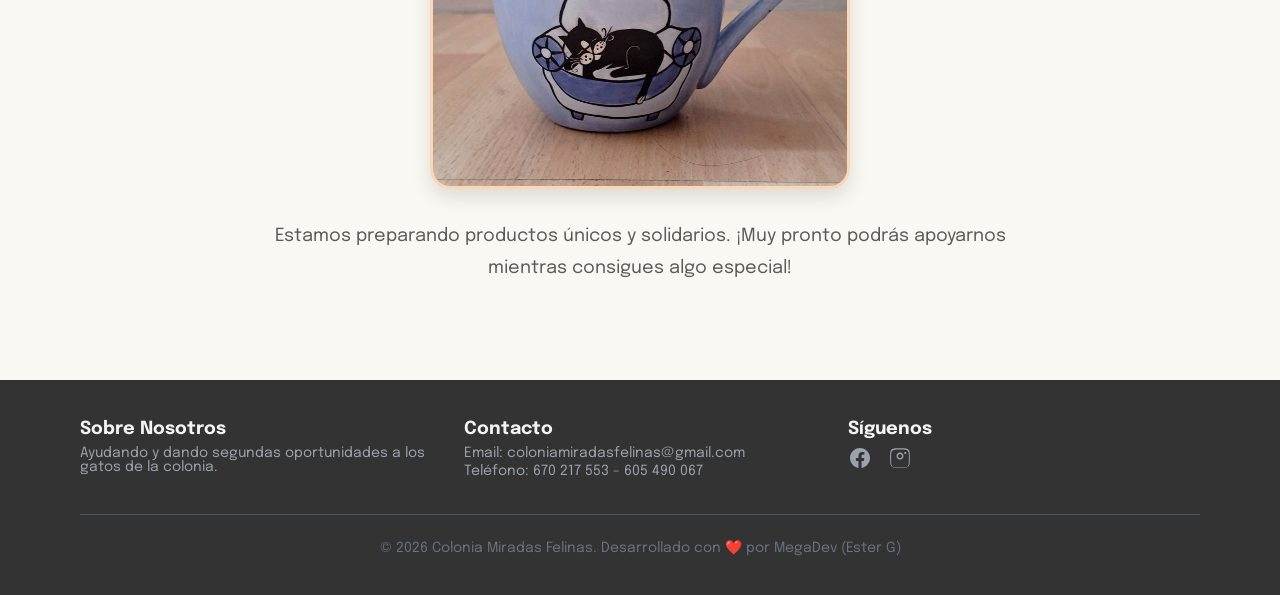
==== commit 06e6e656: "arreglos y subida de nuevo contenido" ====
--- a/index.html
+++ b/index.html
@@ -100,7 +100,7 @@
         <!-- Hero Section -->
         <section id="hero">
             <div>
-                <h1>Nuestra colonia gatuna</h1>
+                <h1>Nuestra gran colonia</h1>
                 <h2>Somos un pequeño grupo de voluntarios que nos unimos para realizar una gestión ética de
                     estos animales.
                 </h2>
--- a/style.css
+++ b/style.css
@@ -599,55 +599,49 @@
 .modal-gato-content {
     background-color: white;
     border-radius: 1rem;
-    max-width: 600px;
-    width: 100%;
+    max-width: 90vw;
     max-height: 90vh;
     overflow-y: auto;
     position: relative;
     box-shadow: 0 20px 25px -5px rgb(0 0 0 / 0.3);
     transform: scale(0.9);
     transition: transform 0.3s ease;
+    display: flex;
+    flex-direction: column;
 
     .modal-gato-overlay.active & {
         transform: scale(1);
     }
 
-    img {
-        width: 100%;
-        height: 20rem;
-        object-fit: cover;
-        border-radius: 1rem 1rem 0 0;
-
-        @media (min-width: 768px) {
-            & {
-                height: 24rem;
-            }
-        }
-    }
-
-    .modal-gato-body {
-        padding: 2rem;
-
-        h3 {
-            font-size: 1.875rem;
-            font-weight: 700;
-            margin-bottom: 1rem;
-            color: rgb(51, 51, 51);
-        }
-
-        p {
-            font-size: 1rem;
-            line-height: 1.75;
-            color: rgb(51, 51, 51);
-            margin-bottom: 1.5rem;
-        }
-    }
+    /* Scrollbar estilo móvil (overlay, no intrusivo) */
+    &::-webkit-scrollbar {
+        width: 6px;
+    }
+
+    &::-webkit-scrollbar-track {
+        background: transparent;
+    }
+
+    &::-webkit-scrollbar-thumb {
+        background: rgba(0, 0, 0, 0.2);
+        border-radius: 3px;
+
+        &:hover {
+            background: rgba(0, 0, 0, 0.3);
+        }
+    }
+
+    /* Para Firefox - scrollbar delgado */
+    scrollbar-width: thin;
+    scrollbar-color: rgba(0, 0, 0, 0.2) transparent;
+
 
     .modal-close-btn {
-        position: absolute;
+        position: sticky;
         top: 1rem;
-        right: 1rem;
-        background-color: rgba(255, 255, 255, 0.9);
+        align-self: flex-end;
+        margin: 1rem 1rem 0 0;
+        background-color: rgba(255, 255, 255, 0.95);
         border: none;
         border-radius: 50%;
         width: 2.5rem;
@@ -660,13 +654,45 @@
         font-weight: bold;
         color: rgb(51, 51, 51);
         transition: all 0.2s ease;
-        box-shadow: 0 2px 8px rgba(0, 0, 0, 0.2);
+        box-shadow: 0 2px 8px rgba(0, 0, 0, 0.3);
+        z-index: 10;
+        order: -1;
 
         &:hover {
             background-color: rgb(250, 214, 181);
             transform: rotate(90deg);
         }
     }
+
+    img {
+        width: 100%;
+        height: auto;
+        object-fit: contain;
+        border-radius: 1rem 1rem 0 0;
+        display: block;
+        max-width: 100%;
+        max-height: 60vh;
+        margin-top: -3.5rem;
+    }
+
+    .modal-gato-body {
+        padding: 2rem;
+
+        h3 {
+            font-size: 1.875rem;
+            font-weight: 700;
+            margin-bottom: 1rem;
+            color: rgb(51, 51, 51);
+        }
+
+        p {
+            font-size: 1rem;
+            line-height: 1.75;
+            color: rgb(51, 51, 51);
+            margin-bottom: 1.5rem;
+        }
+    }
+}
 }
 
 /* Gatos ocultos - debe ir DESPUÉS de las tarjetas */
